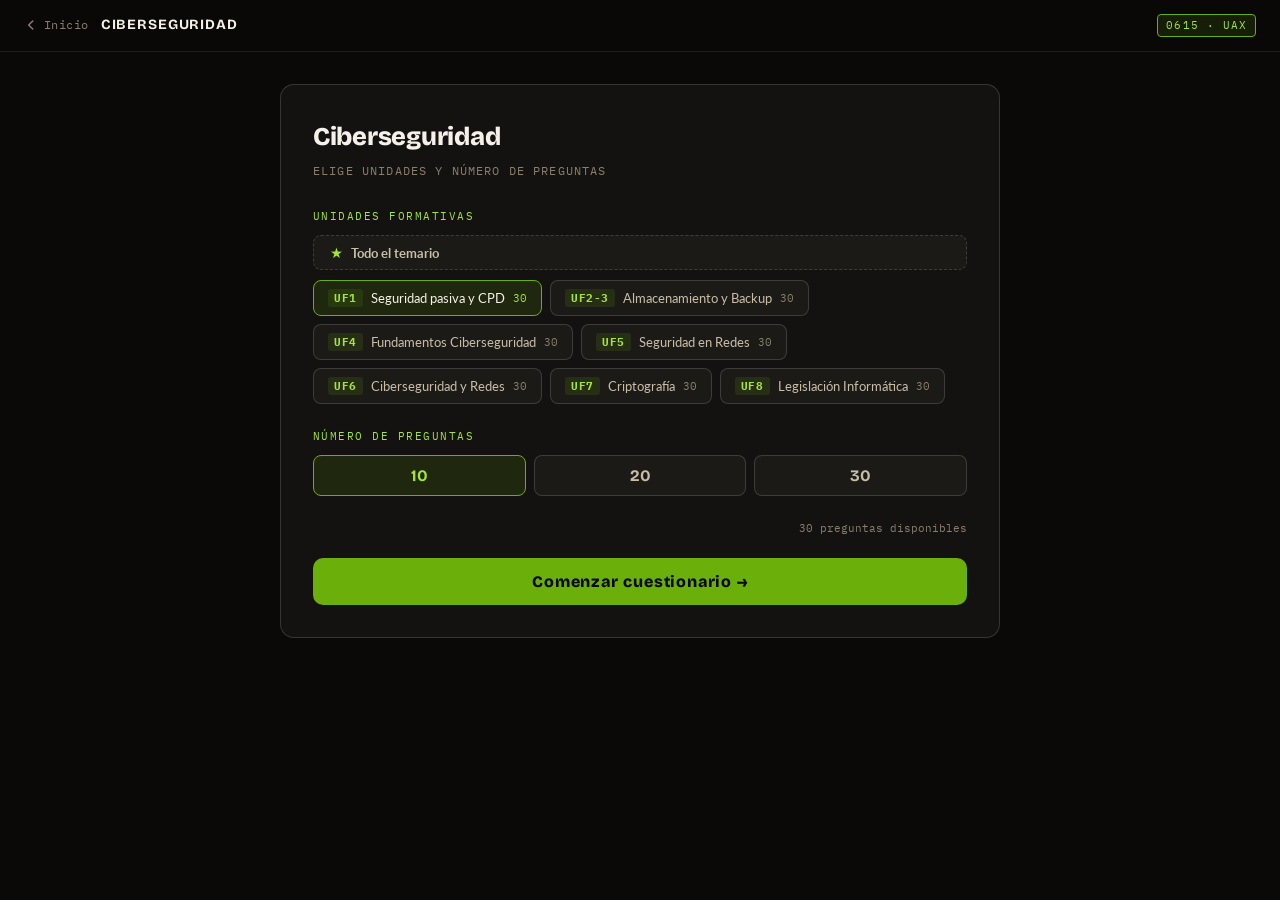
==== ciberseguridad/index.html @ e5ebdffe "Add changes" ====
<!DOCTYPE html>
<html lang="es">
<head>
  <meta charset="UTF-8"/>
  <meta name="viewport" content="width=device-width, initial-scale=1.0"/>
  <title>Ciberseguridad — Repaso · UAX</title>
  <link rel="preconnect" href="https://fonts.googleapis.com"/>
  <link rel="preconnect" href="https://fonts.gstatic.com" crossorigin/>
  <link href="https://fonts.googleapis.com/css2?family=Bricolage+Grotesque:opsz,wght@12..96,400;12..96,500;12..96,700;12..96,800&family=IBM+Plex+Mono:wght@400;500;600&family=Lato:wght@400;700&display=swap" rel="stylesheet"/>
  <link rel="stylesheet" href="../quiz_shared.css"/>
  <style>
    :root {
      --accent:            #6BAF0A;
      --accent-bright:     #A3E635;
      --accent-bg:         rgba(107,175,10,0.13);
      --accent-start-text: #0A0908;
    }
  </style>
</head>
<body>
<header class="header">
  <a href="../index.html" class="btn-back">
    <svg width="14" height="14" fill="none" viewBox="0 0 24 24" stroke="currentColor" stroke-width="2.5"><path stroke-linecap="round" stroke-linejoin="round" d="M15 19l-7-7 7-7"/></svg>
    Inicio
  </a>
  <span class="header-title">CIBERSEGURIDAD</span>
  <span class="header-tag">0615 · UAX</span>
</header>
<main class="main">
  <div id="panel-config">
    <div class="config-card">
      <h1 class="config-title">Ciberseguridad</h1>
      <p class="config-sub">ELIGE UNIDADES Y NÚMERO DE PREGUNTAS</p>
      <p class="section-label">Unidades formativas</p>
            <button class="btn-todo" id="btn-todo">
        <span class="todo-icon">★</span> Todo el temario
      </button>
      <div class="uf-grid">
        <button class="btn-uf" data-uf="UF1"><span class="tag">UF1</span>Seguridad pasiva y CPD<span class="uf-count" id="count-UF1"></span></button>
        <button class="btn-uf" data-uf="UF2-UF3"><span class="tag">UF2-3</span>Almacenamiento y Backup<span class="uf-count" id="count-UF2-UF3"></span></button>
        <button class="btn-uf" data-uf="UF4"><span class="tag">UF4</span>Fundamentos Ciberseguridad<span class="uf-count" id="count-UF4"></span></button>
        <button class="btn-uf" data-uf="UF5"><span class="tag">UF5</span>Seguridad en Redes<span class="uf-count" id="count-UF5"></span></button>
        <button class="btn-uf" data-uf="UF6"><span class="tag">UF6</span>Ciberseguridad y Redes<span class="uf-count" id="count-UF6"></span></button>
        <button class="btn-uf" data-uf="UF7"><span class="tag">UF7</span>Criptografía<span class="uf-count" id="count-UF7"></span></button>
        <button class="btn-uf" data-uf="UF8"><span class="tag">UF8</span>Legislación Informática<span class="uf-count" id="count-UF8"></span></button>
      </div>
      <p class="section-label">Número de preguntas</p>
      <div class="cantidad-grid">
        <button class="btn-cantidad" data-n="10">10</button>
        <button class="btn-cantidad" data-n="20">20</button>
        <button class="btn-cantidad" data-n="30">30</button>
      </div>
      <div style="font-family:var(--font-m);font-size:0.7rem;color:var(--muted);margin-bottom:1.25rem;text-align:right" id="pool-info"></div>
      <button class="btn-start" id="btn-start">Comenzar cuestionario →</button>
    </div>
  </div>
  <div id="panel-quiz">
    <div class="quiz-meta">
      <span class="quiz-counter" id="quiz-counter">Pregunta 1 de 10</span>
      <span class="quiz-live-score"><span class="lsc-ok" id="lsc-ok">✓ 0</span><span class="lsc-ko" id="lsc-ko">✗ 0</span></span>
    </div>
    <div class="progress-bar"><div class="progress-fill" id="progress-fill" style="width:0%"></div></div>
    <div class="q-card">
      <div class="q-card-header"><span class="q-uf-pill" id="q-uf-pill">UF1</span><span class="q-num" id="q-num">1/10</span></div>
      <div class="q-body"><p class="q-text" id="q-text"></p></div>
      <div class="options" id="options"></div>
      <div class="explanation" id="explanation"></div>
    </div>
    <div class="quiz-nav"><button class="btn-nav" id="btn-siguiente">Siguiente →</button></div>
  </div>
  <div id="panel-results">
    <div class="results-card">
      <p class="res-eyebrow">RESULTADO FINAL</p>
      <div class="res-pct" id="res-pct">0%</div>
      <div class="nota-final"><span class="nota-num" id="nota-num">0.0</span><span id="nota-label" style="font-family:var(--font-m);font-size:0.8rem;color:var(--muted)"></span></div>
      <div class="res-badge" id="res-badge">—</div>
      <div class="res-stats">
        <div class="stat"><div class="stat-n" id="res-ok" style="color:var(--accent-bright)">0</div><div class="stat-l">Correctas</div></div>
        <div class="stat"><div class="stat-n" id="res-ko" style="color:var(--ko-text)">0</div><div class="stat-l">Incorrectas</div></div>
        <div class="stat"><div class="stat-n" id="res-sinresp" style="color:var(--muted)">0</div><div class="stat-l">Sin resp.</div></div>
      </div>
      <div class="recomendaciones">
        <div class="rec-title">
          <svg width="14" height="14" fill="none" viewBox="0 0 24 24" stroke="currentColor" stroke-width="2"><path stroke-linecap="round" stroke-linejoin="round" d="M9.663 17h4.673M12 3v1m6.364 1.636l-.707.707M21 12h-1M4 12H3m3.343-5.657l-.707-.707m2.828 9.9a5 5 0 117.072 0l-.548.547A3.374 3.374 0 0014 18.469V19a2 2 0 11-4 0v-.531c0-.895-.356-1.754-.988-2.386l-.548-.547z"/></svg>
          Análisis y recomendaciones
        </div>
        <div class="rec-items" id="rec-items"></div>
      </div>
      <div class="res-actions">
        <button class="btn-res primary" id="btn-repetir">↺ Repetir mismo test</button>
        <button class="btn-res" id="btn-nuevo">⟳ Nuevo cuestionario</button>
        <button class="btn-res ghost" id="btn-volver">← Volver al inicio</button>
      </div>
    </div>
  </div>
</main>
<script src="ciberseguridad_preguntas.js"></script>
<script>
  const BANCO = PREGUNTAS;
  document.addEventListener('DOMContentLoaded', () => {
    Object.keys(BANCO).forEach(uf => {
      const el = document.getElementById('count-' + uf);
      if (el) el.textContent = BANCO[uf].length;
    });
  });
</script>
<script>window.QUIZ_KEY = "ciber";</script>
<script src="../quiz_app.js"></script>
</body>
</html>
---- quiz_shared.css ----
/* ============================================================
   QUIZ UAX — Estilos compartidos v2
   Alto contraste · Legibilidad máxima
   ============================================================ */

*, *::before, *::after { box-sizing: border-box; margin: 0; padding: 0; }

:root {
  --bg:         #0A0908;
  --surface:    #141210;
  --surface-2:  #1C1A17;
  --surface-3:  #242118;
  --border:     rgba(255,255,255,0.09);
  --border-2:   rgba(255,255,255,0.15);
  --text:       #F5F0E8;
  --text-2:     #C8BEA8;
  --muted:      #8A7F6C;
  --ok:         var(--accent);
  --ok-bg:      var(--accent-bg);
  --ok-text:    var(--accent-bright);
  --ok-border:  var(--accent);
  --ko:         #E05252;
  --ko-bg:      rgba(224,82,82,0.12);
  --ko-text:    #F08080;
  --ko-border:  #C04040;
  --font-d:     'Bricolage Grotesque', system-ui, sans-serif;
  --font-s:     'Lato', system-ui, sans-serif;
  --font-m:     'IBM Plex Mono', monospace;
  --radius:     10px;
  --radius-lg:  14px;
}

html { font-size: 16px; }
body {
  font-family: var(--font-s);
  background: var(--bg);
  color: var(--text);
  min-height: 100vh;
  -webkit-font-smoothing: antialiased;
  line-height: 1.6;
}

/* ── Header ───────────────────────────────────────────── */
.header {
  display: flex;
  align-items: center;
  gap: 12px;
  padding: 0 24px;
  height: 52px;
  border-bottom: 1px solid var(--border);
  background: rgba(10,9,8,0.92);
  backdrop-filter: blur(16px);
  position: sticky;
  top: 0;
  z-index: 100;
}
.btn-back {
  display: flex;
  align-items: center;
  gap: 6px;
  color: var(--muted);
  text-decoration: none;
  font-family: var(--font-m);
  font-size: 0.72rem;
  letter-spacing: 0.04em;
  transition: color 0.2s;
  padding: 4px 0;
}
.btn-back:hover { color: var(--accent-bright); }
.btn-back svg { transition: transform 0.2s; }
.btn-back:hover svg { transform: translateX(-3px); }
.header-title {
  font-family: var(--font-d);
  font-size: 0.88rem;
  font-weight: 700;
  letter-spacing: 0.06em;
  color: var(--text);
}
.header-tag {
  margin-left: auto;
  font-family: var(--font-m);
  font-size: 0.66rem;
  letter-spacing: 0.1em;
  color: var(--accent-bright);
  background: var(--accent-bg);
  border: 1px solid var(--accent);
  padding: 2px 8px;
  border-radius: 4px;
}

/* ── Main layout ──────────────────────────────────────── */
.main {
  max-width: 760px;
  margin: 0 auto;
  padding: 2rem 1.25rem;
}

/* ── CONFIG PANEL ─────────────────────────────────────── */
#panel-config {
  display: block;
}
.config-card {
  background: var(--surface);
  border: 1px solid var(--border-2);
  border-radius: var(--radius-lg);
  padding: 2rem;
}
.config-title {
  font-family: var(--font-d);
  font-size: 1.6rem;
  font-weight: 800;
  letter-spacing: -0.01em;
  color: var(--text);
  margin-bottom: 4px;
}
.config-sub {
  font-family: var(--font-m);
  font-size: 0.72rem;
  color: var(--muted);
  letter-spacing: 0.1em;
  text-transform: uppercase;
  margin-bottom: 1.75rem;
}
.section-label {
  font-family: var(--font-m);
  font-size: 0.66rem;
  letter-spacing: 0.14em;
  text-transform: uppercase;
  color: var(--accent-bright);
  margin-bottom: 10px;
}

/* UF buttons */
.uf-grid {
  display: flex;
  flex-wrap: wrap;
  gap: 8px;
  margin-bottom: 1.5rem;
}
.btn-uf {
  display: flex;
  align-items: center;
  gap: 8px;
  background: var(--surface-2);
  border: 1px solid var(--border-2);
  border-radius: 8px;
  padding: 8px 14px;
  color: var(--text-2);
  font-family: var(--font-s);
  font-size: 0.84rem;
  cursor: pointer;
  transition: all 0.15s;
  text-align: left;
}
.btn-uf .tag {
  font-family: var(--font-m);
  font-size: 0.66rem;
  font-weight: 700;
  color: var(--accent-bright);
  background: var(--accent-bg);
  padding: 2px 6px;
  border-radius: 3px;
  letter-spacing: 0.06em;
  flex-shrink: 0;
}
.btn-uf .uf-count {
  font-family: var(--font-m);
  font-size: 0.66rem;
  color: var(--muted);
  margin-left: auto;
}
.btn-uf:hover {
  border-color: var(--accent);
  color: var(--text);
}
.btn-uf.active {
  border-color: var(--accent);
  background: var(--accent-bg);
  color: var(--text);
}
.btn-uf.active .uf-count { color: var(--accent-bright); }

/* Cantidad */
.cantidad-grid {
  display: flex;
  gap: 8px;
  margin-bottom: 1.5rem;
}
.btn-cantidad {
  flex: 1;
  padding: 10px;
  background: var(--surface-2);
  border: 1px solid var(--border-2);
  border-radius: 8px;
  color: var(--text-2);
  font-family: var(--font-d);
  font-size: 1rem;
  font-weight: 700;
  cursor: pointer;
  transition: all 0.15s;
  text-align: center;
}
.btn-cantidad:hover { border-color: var(--accent); color: var(--text); }
.btn-cantidad.active {
  border-color: var(--accent);
  background: var(--accent-bg);
  color: var(--accent-bright);
}

.btn-start {
  width: 100%;
  padding: 14px;
  background: var(--accent);
  color: var(--accent-start-text, #0A0908);
  font-family: var(--font-d);
  font-size: 1rem;
  font-weight: 800;
  letter-spacing: 0.05em;
  border: none;
  border-radius: var(--radius);
  cursor: pointer;
  transition: opacity 0.15s, transform 0.1s;
}
.btn-start:hover { opacity: 0.88; }
.btn-start:active { transform: scale(0.99); }

/* ── QUIZ PANEL ───────────────────────────────────────── */
#panel-quiz { display: none; }

.quiz-meta {
  display: flex;
  justify-content: space-between;
  align-items: center;
  margin-bottom: 10px;
}
.quiz-counter {
  font-family: var(--font-m);
  font-size: 0.72rem;
  color: var(--muted);
  letter-spacing: 0.04em;
}
.quiz-live-score {
  display: flex;
  gap: 12px;
  font-family: var(--font-m);
  font-size: 0.72rem;
}
.lsc-ok { color: var(--accent-bright); }
.lsc-ko { color: var(--ko-text); }

.progress-bar {
  height: 3px;
  background: var(--surface-3);
  border-radius: 2px;
  margin-bottom: 20px;
  overflow: hidden;
}
.progress-fill {
  height: 100%;
  background: var(--accent);
  border-radius: 2px;
  transition: width 0.4s cubic-bezier(0.4,0,0.2,1);
}

/* Question card — HIGH CONTRAST */
.q-card {
  background: var(--surface);
  border: 1px solid var(--border-2);
  border-radius: var(--radius-lg);
  overflow: hidden;
  margin-bottom: 14px;
  animation: qIn 0.22s ease;
}
@keyframes qIn {
  from { opacity: 0; transform: translateY(8px); }
  to   { opacity: 1; transform: translateY(0); }
}

.q-card-header {
  background: var(--surface-2);
  border-bottom: 1px solid var(--border-2);
  padding: 12px 20px;
  display: flex;
  align-items: center;
  gap: 10px;
}
.q-uf-pill {
  font-family: var(--font-m);
  font-size: 0.64rem;
  font-weight: 700;
  letter-spacing: 0.1em;
  color: var(--accent-bright);
  background: var(--accent-bg);
  border: 1px solid var(--accent);
  padding: 2px 8px;
  border-radius: 4px;
}
.q-num {
  font-family: var(--font-m);
  font-size: 0.68rem;
  color: var(--muted);
}

.q-body {
  padding: 20px 20px 6px;
}
.q-text {
  font-family: var(--font-d);
  font-size: 1.08rem;
  font-weight: 600;
  line-height: 1.5;
  color: var(--text);
  margin-bottom: 18px;
}

/* Options — very high contrast */
.options {
  display: flex;
  flex-direction: column;
  gap: 8px;
  padding: 0 20px 20px;
}
.btn-opt {
  display: flex;
  align-items: flex-start;
  gap: 12px;
  background: var(--surface-3);
  border: 1.5px solid rgba(255,255,255,0.12);
  border-radius: 8px;
  padding: 12px 14px;
  color: var(--text);
  font-family: var(--font-s);
  font-size: 0.94rem;
  line-height: 1.5;
  cursor: pointer;
  text-align: left;
  transition: border-color 0.15s, background 0.15s;
  width: 100%;
}
.btn-opt:hover:not(:disabled) {
  border-color: var(--accent);
  background: var(--surface-2);
}
.btn-opt:disabled { cursor: default; }

.opt-badge {
  flex-shrink: 0;
  width: 22px;
  height: 22px;
  display: flex;
  align-items: center;
  justify-content: center;
  border: 1.5px solid rgba(255,255,255,0.2);
  border-radius: 5px;
  font-family: var(--font-m);
  font-size: 0.66rem;
  font-weight: 700;
  color: var(--muted);
  margin-top: 1px;
  transition: all 0.15s;
  background: var(--surface-2);
}

/* Correct */
.btn-opt.correct {
  border-color: var(--accent);
  background: var(--accent-bg);
  color: var(--text);
}
.btn-opt.correct .opt-badge {
  background: var(--accent);
  border-color: var(--accent);
  color: var(--accent-start-text, #0A0908);
}

/* Wrong */
.btn-opt.wrong {
  border-color: var(--ko-border);
  background: var(--ko-bg);
  color: var(--text);
}
.btn-opt.wrong .opt-badge {
  background: var(--ko);
  border-color: var(--ko);
  color: #fff;
}

/* Explanation */
.explanation {
  margin: 0 20px 20px;
  padding: 12px 14px;
  background: var(--surface-2);
  border-left: 3px solid var(--accent);
  border-radius: 0 8px 8px 0;
  font-size: 0.86rem;
  color: var(--text-2);
  line-height: 1.65;
  display: none;
}
.explanation.show { display: block; }

/* Nav */
.quiz-nav {
  display: flex;
  justify-content: flex-end;
  margin-top: 4px;
}
.btn-nav {
  display: flex;
  align-items: center;
  gap: 6px;
  background: var(--accent);
  border: none;
  border-radius: 8px;
  padding: 10px 22px;
  color: var(--accent-start-text, #0A0908);
  font-family: var(--font-d);
  font-size: 0.9rem;
  font-weight: 800;
  cursor: pointer;
  transition: opacity 0.15s;
  display: none;
}
.btn-nav:hover { opacity: 0.88; }

/* ── RESULTS PANEL ────────────────────────────────────── */
#panel-results { display: none; }

.results-card {
  background: var(--surface);
  border: 1px solid var(--border-2);
  border-radius: var(--radius-lg);
  padding: 2.5rem 2rem;
  text-align: center;
  animation: qIn 0.25s ease;
}
.res-eyebrow {
  font-family: var(--font-m);
  font-size: 0.66rem;
  letter-spacing: 0.16em;
  text-transform: uppercase;
  color: var(--muted);
  margin-bottom: 8px;
}
.res-pct {
  font-family: var(--font-d);
  font-size: 4.5rem;
  font-weight: 800;
  line-height: 1;
  margin-bottom: 6px;
}
.res-pct.high { color: var(--accent-bright); }
.res-pct.mid  { color: #F0A830; }
.res-pct.low  { color: var(--ko-text); }

.res-badge {
  display: inline-block;
  font-family: var(--font-m);
  font-size: 0.72rem;
  font-weight: 700;
  letter-spacing: 0.1em;
  padding: 4px 14px;
  border-radius: 20px;
  margin-bottom: 2rem;
}
.res-badge.high { background: var(--accent-bg); color: var(--accent-bright); border: 1px solid var(--accent); }
.res-badge.mid  { background: rgba(240,168,48,0.12); color: #F0A830; border: 1px solid #F0A830; }
.res-badge.low  { background: var(--ko-bg); color: var(--ko-text); border: 1px solid var(--ko-border); }

.res-stats {
  display: flex;
  justify-content: center;
  gap: 2.5rem;
  margin-bottom: 2rem;
  padding-bottom: 2rem;
  border-bottom: 1px solid var(--border);
}
.stat-n { font-family: var(--font-d); font-size: 2rem; font-weight: 800; }
.stat-l { font-family: var(--font-m); font-size: 0.66rem; letter-spacing: 0.08em; color: var(--muted); margin-top: 2px; }

/* Recomendaciones */
.recomendaciones {
  text-align: left;
  margin-bottom: 2rem;
  background: var(--surface-2);
  border: 1px solid var(--border-2);
  border-radius: var(--radius);
  padding: 1.25rem 1.5rem;
}
.rec-title {
  font-family: var(--font-d);
  font-size: 0.9rem;
  font-weight: 700;
  color: var(--text);
  margin-bottom: 10px;
  display: flex;
  align-items: center;
  gap: 8px;
}
.rec-items {
  display: flex;
  flex-direction: column;
  gap: 8px;
}
.rec-item {
  display: flex;
  align-items: flex-start;
  gap: 10px;
  font-size: 0.84rem;
  line-height: 1.5;
  color: var(--text-2);
}
.rec-dot {
  width: 6px;
  height: 6px;
  border-radius: 50%;
  flex-shrink: 0;
  margin-top: 6px;
}
.rec-dot.bad  { background: var(--ko); }
.rec-dot.warn { background: #F0A830; }
.rec-dot.ok   { background: var(--accent-bright); }
.rec-uf-label {
  font-family: var(--font-m);
  font-size: 0.66rem;
  color: var(--accent-bright);
  background: var(--accent-bg);
  border: 1px solid var(--accent);
  padding: 1px 6px;
  border-radius: 3px;
  margin-right: 6px;
  white-space: nowrap;
}
.nota-final {
  display: flex;
  align-items: center;
  justify-content: center;
  gap: 10px;
  margin-bottom: 1.5rem;
  font-family: var(--font-m);
  font-size: 0.78rem;
  color: var(--muted);
}
.nota-num {
  font-family: var(--font-d);
  font-size: 1.5rem;
  font-weight: 800;
  color: var(--text);
}

.res-actions {
  display: flex;
  flex-direction: column;
  gap: 10px;
  max-width: 340px;
  margin: 0 auto;
}
.btn-res {
  padding: 12px;
  border-radius: 8px;
  font-family: var(--font-d);
  font-size: 0.92rem;
  font-weight: 700;
  cursor: pointer;
  transition: all 0.15s;
  border: 1px solid var(--border-2);
  background: var(--surface-2);
  color: var(--text);
}
.btn-res:hover { border-color: var(--accent); }
.btn-res.primary {
  background: var(--accent);
  border-color: var(--accent);
  color: var(--accent-start-text, #0A0908);
}
.btn-res.primary:hover { opacity: 0.88; }
.btn-res.ghost { background: transparent; color: var(--muted); }
.btn-res.ghost:hover { color: var(--text); }

/* ── Responsive ───────────────────────────────────────── */
@media (max-width: 520px) {
  .header { padding: 0 14px; }
  .main { padding: 1.25rem 1rem; }
  .config-card, .results-card { padding: 1.25rem; }
  .q-body { padding: 16px 14px 4px; }
  .options { padding: 0 14px 14px; }
  .explanation { margin: 0 14px 14px; }
  .btn-uf { font-size: 0.78rem; }
  .cantidad-grid { gap: 6px; }
  .res-stats { gap: 1.5rem; }
}

/* ── Botón Todo el temario ────────────────────────────── */
.btn-todo {
  display: flex;
  align-items: center;
  gap: 8px;
  background: var(--surface-2);
  border: 1px dashed var(--border-2);
  border-radius: 8px;
  padding: 8px 16px;
  color: var(--text-2);
  font-family: var(--font-s);
  font-size: 0.84rem;
  font-weight: 700;
  cursor: pointer;
  transition: all 0.15s;
  margin-bottom: 10px;
  width: 100%;
}
.btn-todo .todo-icon {
  color: var(--accent-bright);
  font-size: 0.9rem;
}
.btn-todo:hover {
  border-color: var(--accent);
  color: var(--text);
  border-style: solid;
}
.btn-todo.active {
  border-color: var(--accent);
  border-style: solid;
  background: var(--accent-bg);
  color: var(--text);
}
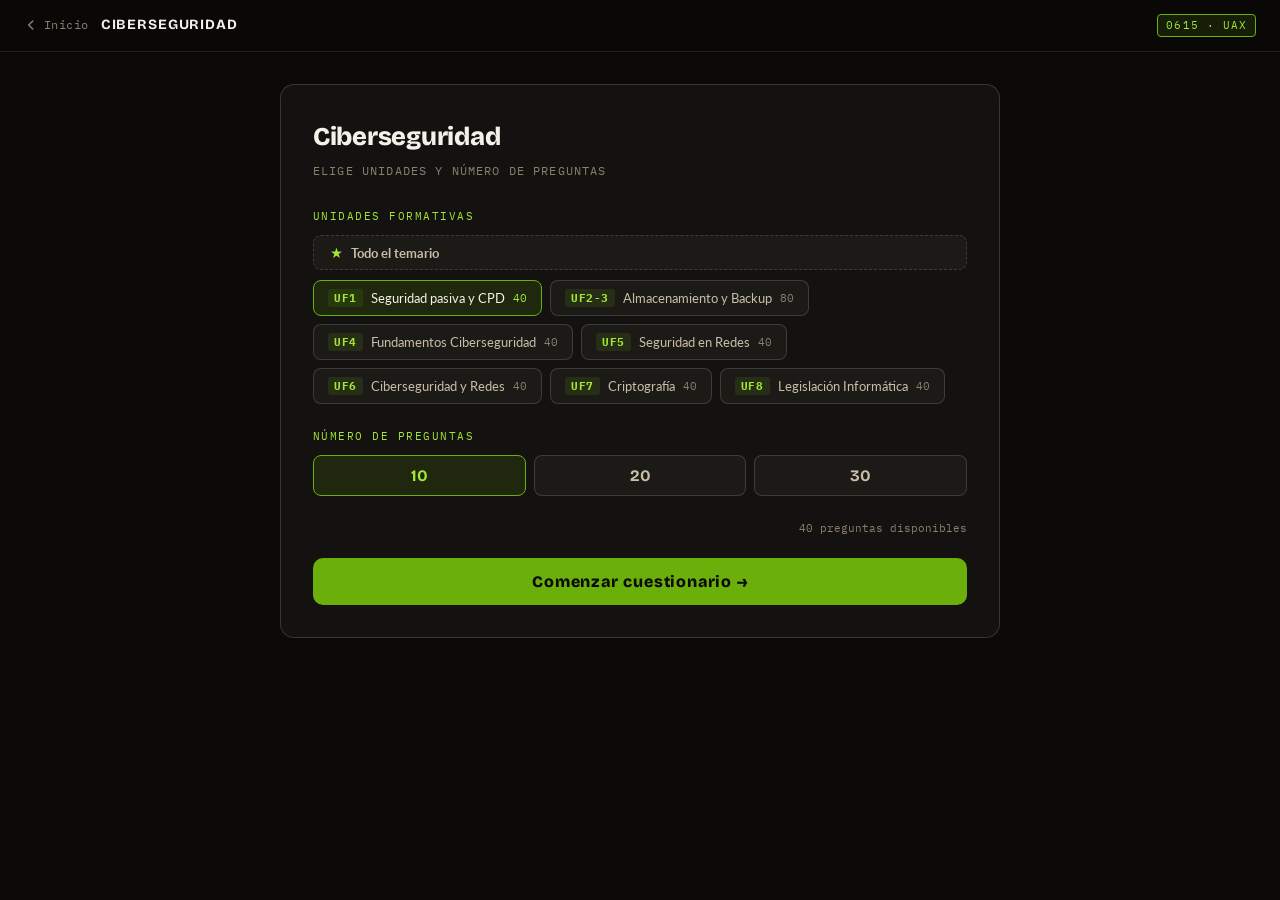
==== commit f14ee81e: "fix: add null check for code-container element" ====
--- a/ciberseguridad/index.html
+++ b/ciberseguridad/index.html
@@ -96,12 +96,14 @@
 </main>
 <script src="ciberseguridad_preguntas.js"></script>
 <script>
-  const BANCO = PREGUNTAS;
   document.addEventListener('DOMContentLoaded', () => {
     Object.keys(BANCO).forEach(uf => {
       const el = document.getElementById('count-' + uf);
       if (el) el.textContent = BANCO[uf].length;
     });
+    // UF2-UF3 es la suma de ambas
+    const uf2_3 = document.getElementById('count-UF2-UF3');
+    if (uf2_3) uf2_3.textContent = BANCO.UF2.length + BANCO.UF3.length;
   });
 </script>
 <script>window.QUIZ_KEY = "ciber";</script>
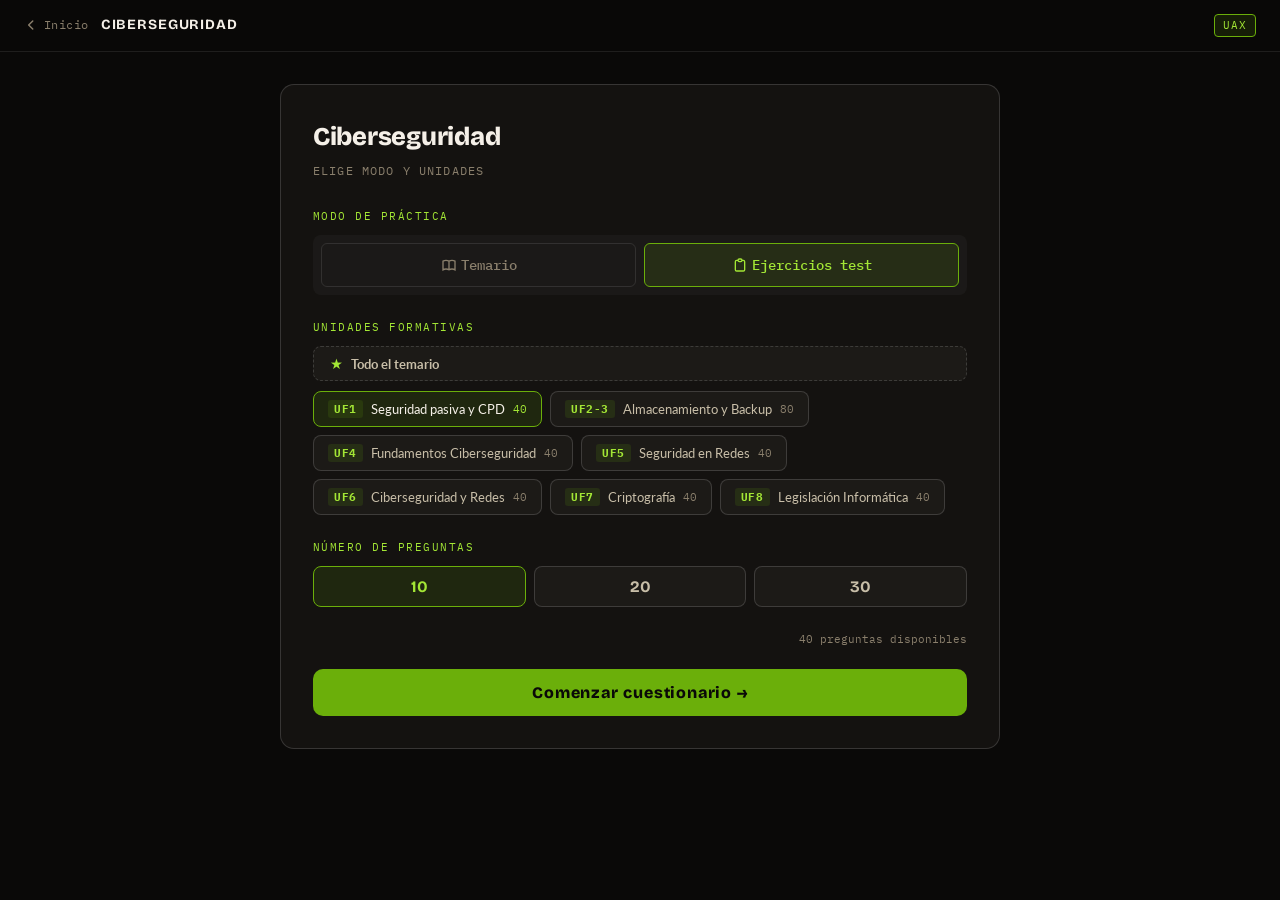
==== commit 8634c3d0: "feat(temario): add responsive PDF section with expandable syllabus" ====
--- a/ciberseguridad/index.html
+++ b/ciberseguridad/index.html
@@ -1,112 +1,448 @@
 <!DOCTYPE html>
 <html lang="es">
+
 <head>
-  <meta charset="UTF-8"/>
-  <meta name="viewport" content="width=device-width, initial-scale=1.0"/>
+  <meta charset="UTF-8" />
+  <meta name="viewport" content="width=device-width, initial-scale=1.0" />
   <title>Ciberseguridad — Repaso · UAX</title>
-  <link rel="preconnect" href="https://fonts.googleapis.com"/>
-  <link rel="preconnect" href="https://fonts.gstatic.com" crossorigin/>
-  <link href="https://fonts.googleapis.com/css2?family=Bricolage+Grotesque:opsz,wght@12..96,400;12..96,500;12..96,700;12..96,800&family=IBM+Plex+Mono:wght@400;500;600&family=Lato:wght@400;700&display=swap" rel="stylesheet"/>
-  <link rel="stylesheet" href="../quiz_shared.css"/>
+  <link rel="preconnect" href="https://fonts.googleapis.com" />
+  <link rel="preconnect" href="https://fonts.gstatic.com" crossorigin />
+  <link
+    href="https://fonts.googleapis.com/css2?family=Bricolage+Grotesque:opsz,wght@12..96,400;12..96,500;12..96,700;12..96,800&family=IBM+Plex+Mono:wght@400;500;600&family=Lato:wght@400;700&display=swap"
+    rel="stylesheet" />
+  <link rel="stylesheet" href="../quiz_shared.css" />
   <style>
     :root {
-      --accent:            #6BAF0A;
-      --accent-bright:     #A3E635;
-      --accent-bg:         rgba(107,175,10,0.13);
+      --accent: #6BAF0A;
+      --accent-bright: #A3E635;
+      --accent-bg: rgba(107, 175, 10, 0.13);
       --accent-start-text: #0A0908;
+    }
+
+    /* Selector de modos */
+    .mode-selector {
+      display: flex;
+      gap: 0.5rem;
+      margin-bottom: 1.5rem;
+      padding: 0.5rem;
+      background: rgba(255, 255, 255, 0.03);
+      border-radius: 0.5rem;
+    }
+
+    .btn-mode {
+      flex: 1;
+      padding: 0.75rem;
+      background: transparent;
+      border: 1px solid rgba(255, 255, 255, 0.1);
+      border-radius: 0.375rem;
+      color: var(--muted);
+      font-family: var(--font-m);
+      font-size: 0.875rem;
+      font-weight: 500;
+      cursor: pointer;
+      transition: all 0.2s;
+      display: flex;
+      align-items: center;
+      justify-content: center;
+      gap: 0.25rem;
+    }
+
+    .btn-mode:hover {
+      background: rgba(255, 255, 255, 0.05);
+      color: var(--text);
+    }
+
+    .btn-mode.active {
+      background: var(--accent-bg);
+      border-color: var(--accent);
+      color: var(--accent-bright);
+    }
+
+    /* Estilos para el modo Temario */
+    #temario-section {
+      display: none;
+    }
+
+    #temario-section.visible {
+      display: block;
+    }
+
+    .temario-grid {
+      display: grid;
+      gap: 0.75rem;
+      margin-top: 1rem;
+    }
+
+    .temario-item {
+      display: flex;
+      align-items: center;
+      gap: 1rem;
+      padding: 1rem;
+      background: rgba(255, 255, 255, 0.03);
+      border: 1px solid rgba(255, 255, 255, 0.1);
+      border-radius: 0.5rem;
+      text-decoration: none;
+      color: var(--text);
+      transition: all 0.2s;
+      cursor: pointer;
+    }
+
+    .temario-item:hover {
+      background: rgba(255, 255, 255, 0.05);
+      border-color: var(--accent);
+      transform: translateX(4px);
+    }
+
+    .temario-icon {
+      flex-shrink: 0;
+      width: 48px;
+      height: 48px;
+      background: var(--accent-bg);
+      border-radius: 0.5rem;
+      display: flex;
+      align-items: center;
+      justify-content: center;
+      color: var(--accent-bright);
+      font-family: var(--font-m);
+      font-size: 0.75rem;
+      font-weight: 700;
+    }
+
+    .temario-content {
+      flex: 1;
+    }
+
+    .temario-uf {
+      font-family: var(--font-m);
+      font-size: 0.7rem;
+      color: var(--accent-bright);
+      text-transform: uppercase;
+      letter-spacing: 0.05em;
+      margin-bottom: 0.25rem;
+    }
+
+    .temario-title {
+      font-family: var(--font-m);
+      font-size: 0.95rem;
+      font-weight: 600;
+      color: var(--text);
+      margin-bottom: 0.25rem;
+    }
+
+    .temario-pages {
+      font-family: var(--font-m);
+      font-size: 0.7rem;
+      color: var(--muted);
+    }
+
+    .temario-arrow {
+      flex-shrink: 0;
+      color: var(--muted);
+      transition: all 0.2s;
+    }
+
+    .temario-item:hover .temario-arrow {
+      color: var(--accent-bright);
+      transform: translateX(4px);
+    }
+
+    .temario-header {
+      display: flex;
+      align-items: center;
+      justify-content: space-between;
+      margin-bottom: 1rem;
+      padding-bottom: 0.75rem;
+      border-bottom: 1px solid rgba(255, 255, 255, 0.1);
+    }
+
+    .temario-header-title {
+      font-family: var(--font-m);
+      font-size: 0.7rem;
+      color: var(--muted);
+      text-transform: uppercase;
+      letter-spacing: 0.05em;
+    }
+
+    .temario-count {
+      font-family: var(--font-m);
+      font-size: 0.7rem;
+      color: var(--accent-bright);
+      background: var(--accent-bg);
+      border: 1px solid var(--accent);
+      padding: 2px 8px;
+      border-radius: 4px;
+    }
+
+    /* Sección expandible de apuntes */
+    .temario-expandable {
+      cursor: pointer;
+      user-select: none;
+    }
+
+    .temario-expandable.expanded .temario-arrow svg {
+      transform: rotate(180deg);
+    }
+
+    .temario-expanded {
+      display: none;
+      padding-left: 1rem;
+      margin-top: -0.75rem;
+      margin-bottom: 0.75rem;
+    }
+
+    .temario-item-small {
+      display: flex;
+      align-items: center;
+      gap: 0.75rem;
+      padding: 0.75rem;
+      background: rgba(255, 255, 255, 0.02);
+      border: 1px solid rgba(255, 255, 255, 0.08);
+      border-radius: 0.375rem;
+      text-decoration: none;
+      color: var(--text);
+      transition: all 0.2s;
+      margin-top: 0.5rem;
+    }
+
+    .temario-item-small:hover {
+      background: rgba(255, 255, 255, 0.04);
+      border-color: var(--accent);
+      transform: translateX(4px);
+    }
+
+    .temario-icon-small {
+      flex-shrink: 0;
+      width: 36px;
+      height: 36px;
+      background: rgba(163, 230, 53, 0.1);
+      border-radius: 0.375rem;
+      display: flex;
+      align-items: center;
+      justify-content: center;
+      font-size: 0.9rem;
+      color: #A3E635;
+    }
+
+    .temario-icon-profesor {
+      background: rgba(163, 230, 53, 0.15) !important;
+    }
+
+    .temario-content-small {
+      flex: 1;
+    }
+
+    .temario-title-small {
+      font-family: var(--font-m);
+      font-size: 0.875rem;
+      font-weight: 500;
+      color: var(--text);
+      margin-bottom: 0.125rem;
+    }
+
+    .temario-pages-small {
+      font-family: var(--font-m);
+      font-size: 0.68rem;
+      color: var(--muted);
+    }
+
+    .temario-arrow-small {
+      flex-shrink: 0;
+      color: var(--muted);
+      transition: all 0.2s;
+    }
+
+    .temario-item-small:hover .temario-arrow-small {
+      color: var(--accent-bright);
+      transform: translateX(4px);
     }
   </style>
 </head>
+
 <body>
-<header class="header">
-  <a href="../index.html" class="btn-back">
-    <svg width="14" height="14" fill="none" viewBox="0 0 24 24" stroke="currentColor" stroke-width="2.5"><path stroke-linecap="round" stroke-linejoin="round" d="M15 19l-7-7 7-7"/></svg>
-    Inicio
-  </a>
-  <span class="header-title">CIBERSEGURIDAD</span>
-  <span class="header-tag">0615 · UAX</span>
-</header>
-<main class="main">
-  <div id="panel-config">
-    <div class="config-card">
-      <h1 class="config-title">Ciberseguridad</h1>
-      <p class="config-sub">ELIGE UNIDADES Y NÚMERO DE PREGUNTAS</p>
-      <p class="section-label">Unidades formativas</p>
-            <button class="btn-todo" id="btn-todo">
-        <span class="todo-icon">★</span> Todo el temario
-      </button>
-      <div class="uf-grid">
-        <button class="btn-uf" data-uf="UF1"><span class="tag">UF1</span>Seguridad pasiva y CPD<span class="uf-count" id="count-UF1"></span></button>
-        <button class="btn-uf" data-uf="UF2-UF3"><span class="tag">UF2-3</span>Almacenamiento y Backup<span class="uf-count" id="count-UF2-UF3"></span></button>
-        <button class="btn-uf" data-uf="UF4"><span class="tag">UF4</span>Fundamentos Ciberseguridad<span class="uf-count" id="count-UF4"></span></button>
-        <button class="btn-uf" data-uf="UF5"><span class="tag">UF5</span>Seguridad en Redes<span class="uf-count" id="count-UF5"></span></button>
-        <button class="btn-uf" data-uf="UF6"><span class="tag">UF6</span>Ciberseguridad y Redes<span class="uf-count" id="count-UF6"></span></button>
-        <button class="btn-uf" data-uf="UF7"><span class="tag">UF7</span>Criptografía<span class="uf-count" id="count-UF7"></span></button>
-        <button class="btn-uf" data-uf="UF8"><span class="tag">UF8</span>Legislación Informática<span class="uf-count" id="count-UF8"></span></button>
-      </div>
-      <p class="section-label">Número de preguntas</p>
-      <div class="cantidad-grid">
-        <button class="btn-cantidad" data-n="10">10</button>
-        <button class="btn-cantidad" data-n="20">20</button>
-        <button class="btn-cantidad" data-n="30">30</button>
-      </div>
-      <div style="font-family:var(--font-m);font-size:0.7rem;color:var(--muted);margin-bottom:1.25rem;text-align:right" id="pool-info"></div>
-      <button class="btn-start" id="btn-start">Comenzar cuestionario →</button>
-    </div>
-  </div>
-  <div id="panel-quiz">
-    <div class="quiz-meta">
-      <span class="quiz-counter" id="quiz-counter">Pregunta 1 de 10</span>
-      <span class="quiz-live-score"><span class="lsc-ok" id="lsc-ok">✓ 0</span><span class="lsc-ko" id="lsc-ko">✗ 0</span></span>
-    </div>
-    <div class="progress-bar"><div class="progress-fill" id="progress-fill" style="width:0%"></div></div>
-    <div class="q-card">
-      <div class="q-card-header"><span class="q-uf-pill" id="q-uf-pill">UF1</span><span class="q-num" id="q-num">1/10</span></div>
-      <div class="q-body"><p class="q-text" id="q-text"></p></div>
-      <div class="options" id="options"></div>
-      <div class="explanation" id="explanation"></div>
-    </div>
-    <div class="quiz-nav"><button class="btn-nav" id="btn-siguiente">Siguiente →</button></div>
-  </div>
-  <div id="panel-results">
-    <div class="results-card">
-      <p class="res-eyebrow">RESULTADO FINAL</p>
-      <div class="res-pct" id="res-pct">0%</div>
-      <div class="nota-final"><span class="nota-num" id="nota-num">0.0</span><span id="nota-label" style="font-family:var(--font-m);font-size:0.8rem;color:var(--muted)"></span></div>
-      <div class="res-badge" id="res-badge">—</div>
-      <div class="res-stats">
-        <div class="stat"><div class="stat-n" id="res-ok" style="color:var(--accent-bright)">0</div><div class="stat-l">Correctas</div></div>
-        <div class="stat"><div class="stat-n" id="res-ko" style="color:var(--ko-text)">0</div><div class="stat-l">Incorrectas</div></div>
-        <div class="stat"><div class="stat-n" id="res-sinresp" style="color:var(--muted)">0</div><div class="stat-l">Sin resp.</div></div>
-      </div>
-      <div class="recomendaciones">
-        <div class="rec-title">
-          <svg width="14" height="14" fill="none" viewBox="0 0 24 24" stroke="currentColor" stroke-width="2"><path stroke-linecap="round" stroke-linejoin="round" d="M9.663 17h4.673M12 3v1m6.364 1.636l-.707.707M21 12h-1M4 12H3m3.343-5.657l-.707-.707m2.828 9.9a5 5 0 117.072 0l-.548.547A3.374 3.374 0 0014 18.469V19a2 2 0 11-4 0v-.531c0-.895-.356-1.754-.988-2.386l-.548-.547z"/></svg>
-          Análisis y recomendaciones
-        </div>
-        <div class="rec-items" id="rec-items"></div>
-      </div>
-      <div class="res-actions">
-        <button class="btn-res primary" id="btn-repetir">↺ Repetir mismo test</button>
-        <button class="btn-res" id="btn-nuevo">⟳ Nuevo cuestionario</button>
-        <button class="btn-res ghost" id="btn-volver">← Volver al inicio</button>
+  <header class="header">
+    <a href="../index.html" class="btn-back">
+      <svg width="14" height="14" fill="none" viewBox="0 0 24 24" stroke="currentColor" stroke-width="2.5">
+        <path stroke-linecap="round" stroke-linejoin="round" d="M15 19l-7-7 7-7" />
+      </svg>
+      Inicio
+    </a>
+    <span class="header-title">CIBERSEGURIDAD</span>
+    <span class="header-tag">UAX</span>
+  </header>
+  <main class="main">
+    <div id="panel-config">
+      <div class="config-card">
+        <h1 class="config-title">Ciberseguridad</h1>
+        <p class="config-sub">ELIGE MODO Y UNIDADES</p>
+
+        <!-- SELECTOR DE MODO (Temario vs Test) -->
+        <p class="section-label">Modo de práctica</p>
+        <div class="mode-selector">
+          <button class="btn-mode" data-mode="temario">
+            <svg width="16" height="16" fill="none" viewBox="0 0 24 24" stroke="currentColor" stroke-width="2">
+              <path
+                d="M12 6.253v13m0-13C10.832 5.477 9.246 5 7.5 5S4.168 5.477 3 6.253v13C4.168 18.477 5.754 18 7.5 18s3.332.477 4.5 1.253m0-13C13.168 5.477 14.754 5 16.5 5c1.747 0 3.332.477 4.5 1.253v13C19.832 18.477 18.247 18 16.5 18c-1.746 0-3.332.477-4.5 1.253" />
+            </svg>
+            Temario
+          </button>
+          <button class="btn-mode active" data-mode="test">
+            <svg width="16" height="16" fill="none" viewBox="0 0 24 24" stroke="currentColor" stroke-width="2">
+              <path
+                d="M9 5H7a2 2 0 00-2 2v12a2 2 0 002 2h10a2 2 0 002-2V7a2 2 0 00-2-2h-2M9 5a2 2 0 002 2h2a2 2 0 002-2M9 5a2 2 0 012-2h2a2 2 0 012 2" />
+            </svg>
+            Ejercicios test
+          </button>
+        </div>
+
+        <!-- SECCIÓN DE TEMARIO (solo visible en modo temario) -->
+        <div id="temario-section">
+          <div class="temario-header">
+            <span class="temario-header-title">Unidades formativas</span>
+            <span class="temario-count">8 documentos</span>
+          </div>
+          <div class="temario-grid" id="temario-grid">
+            <!-- Los PDFs se insertarán aquí dinámicamente -->
+          </div>
+        </div>
+
+        <!-- SELECTOR DE UFs (solo visible en modo test) -->
+        <div id="uf-section">
+          <p class="section-label">Unidades formativas</p>
+          <button class="btn-todo" id="btn-todo">
+            <span class="todo-icon">★</span> Todo el temario
+          </button>
+          <div class="uf-grid">
+            <button class="btn-uf" data-uf="UF1"><span class="tag">UF1</span>Seguridad pasiva y CPD<span
+                class="uf-count" id="count-UF1"></span></button>
+            <button class="btn-uf" data-uf="UF2-UF3"><span class="tag">UF2-3</span>Almacenamiento y Backup<span
+                class="uf-count" id="count-UF2-UF3"></span></button>
+            <button class="btn-uf" data-uf="UF4"><span class="tag">UF4</span>Fundamentos Ciberseguridad<span
+                class="uf-count" id="count-UF4"></span></button>
+            <button class="btn-uf" data-uf="UF5"><span class="tag">UF5</span>Seguridad en Redes<span class="uf-count"
+                id="count-UF5"></span></button>
+            <button class="btn-uf" data-uf="UF6"><span class="tag">UF6</span>Ciberseguridad y Redes<span
+                class="uf-count" id="count-UF6"></span></button>
+            <button class="btn-uf" data-uf="UF7"><span class="tag">UF7</span>Criptografía<span class="uf-count"
+                id="count-UF7"></span></button>
+            <button class="btn-uf" data-uf="UF8"><span class="tag">UF8</span>Legislación Informática<span
+                class="uf-count" id="count-UF8"></span></button>
+          </div>
+        </div>
+
+        <div id="quiz-controls">
+          <p class="section-label">Número de preguntas</p>
+          <div class="cantidad-grid">
+            <button class="btn-cantidad" data-n="10">10</button>
+            <button class="btn-cantidad" data-n="20">20</button>
+            <button class="btn-cantidad" data-n="30">30</button>
+          </div>
+          <div
+            style="font-family:var(--font-m);font-size:0.7rem;color:var(--muted);margin-bottom:1.25rem;text-align:right"
+            id="pool-info"></div>
+          <button class="btn-start" id="btn-start">Comenzar cuestionario →</button>
+        </div>
       </div>
     </div>
-  </div>
-</main>
-<script src="ciberseguridad_preguntas.js"></script>
-<script>
-  document.addEventListener('DOMContentLoaded', () => {
-    Object.keys(BANCO).forEach(uf => {
-      const el = document.getElementById('count-' + uf);
-      if (el) el.textContent = BANCO[uf].length;
+    <div id="panel-quiz">
+      <div class="quiz-meta">
+        <span class="quiz-counter" id="quiz-counter">Pregunta 1 de 10</span>
+        <span class="quiz-live-score"><span class="lsc-ok" id="lsc-ok">✓ 0</span><span class="lsc-ko" id="lsc-ko">✗
+            0</span></span>
+      </div>
+      <div class="progress-bar">
+        <div class="progress-fill" id="progress-fill" style="width:0%"></div>
+      </div>
+      <div class="q-card">
+        <div class="q-card-header"><span class="q-uf-pill" id="q-uf-pill">UF1</span><span class="q-num"
+            id="q-num">1/10</span></div>
+        <div class="q-body">
+          <p class="q-text" id="q-text"></p>
+        </div>
+        <div class="options" id="options"></div>
+        <div class="explanation" id="explanation"></div>
+      </div>
+      <div class="quiz-nav"><button class="btn-nav" id="btn-siguiente">Siguiente →</button></div>
+    </div>
+    <div id="panel-results">
+      <div class="results-card">
+        <p class="res-eyebrow">RESULTADO FINAL</p>
+        <div class="res-pct" id="res-pct">0%</div>
+        <div class="nota-final"><span class="nota-num" id="nota-num">0.0</span><span id="nota-label"
+            style="font-family:var(--font-m);font-size:0.8rem;color:var(--muted)"></span></div>
+        <div class="res-badge" id="res-badge">—</div>
+        <div class="res-stats">
+          <div class="stat">
+            <div class="stat-n" id="res-ok" style="color:var(--accent-bright)">0</div>
+            <div class="stat-l">Correctas</div>
+          </div>
+          <div class="stat">
+            <div class="stat-n" id="res-ko" style="color:var(--ko-text)">0</div>
+            <div class="stat-l">Incorrectas</div>
+          </div>
+          <div class="stat">
+            <div class="stat-n" id="res-sinresp" style="color:var(--muted)">0</div>
+            <div class="stat-l">Sin resp.</div>
+          </div>
+        </div>
+        <div class="recomendaciones">
+          <div class="rec-title">
+            <svg width="14" height="14" fill="none" viewBox="0 0 24 24" stroke="currentColor" stroke-width="2">
+              <path stroke-linecap="round" stroke-linejoin="round"
+                d="M9.663 17h4.673M12 3v1m6.364 1.636l-.707.707M21 12h-1M4 12H3m3.343-5.657l-.707-.707m2.828 9.9a5 5 0 117.072 0l-.548.547A3.374 3.374 0 0014 18.469V19a2 2 0 11-4 0v-.531c0-.895-.356-1.754-.988-2.386l-.548-.547z" />
+            </svg>
+            Análisis y recomendaciones
+          </div>
+          <div class="rec-items" id="rec-items"></div>
+        </div>
+        <div class="res-actions">
+          <button class="btn-res primary" id="btn-repetir">↺ Repetir mismo test</button>
+          <button class="btn-res" id="btn-nuevo">⟳ Nuevo cuestionario</button>
+          <button class="btn-res ghost" id="btn-volver">← Volver al inicio</button>
+        </div>
+      </div>
+    </div>
+  </main>
+  <script src="ciberseguridad_preguntas.js"></script>
+  <script src="ciberseguridad_temario.js"></script>
+  <script>
+    document.addEventListener('DOMContentLoaded', () => {
+      // Contar preguntas de test por UF
+      Object.keys(BANCO).forEach(uf => {
+        const el = document.getElementById('count-' + uf);
+        if (el) el.textContent = BANCO[uf].length;
+      });
+      // UF2-UF3 es la suma de ambas
+      const uf2_3 = document.getElementById('count-UF2-UF3');
+      if (uf2_3) uf2_3.textContent = BANCO.UF2.length + BANCO.UF3.length;
+
+      // Gestión de selección de modo (test vs temario)
+      const btnsModo = document.querySelectorAll('.btn-mode');
+      const ufSection = document.getElementById('uf-section');
+      const temarioSection = document.getElementById('temario-section');
+      const quizControls = document.getElementById('quiz-controls');
+
+      btnsModo.forEach(btn => {
+        btn.addEventListener('click', () => {
+          btnsModo.forEach(b => b.classList.remove('active'));
+          btn.classList.add('active');
+          const modo = btn.dataset.mode;
+
+          // Mostrar/ocultar secciones según el modo
+          if (modo === 'temario') {
+            ufSection.style.display = 'none';
+            temarioSection.classList.add('visible');
+            quizControls.style.display = 'none';
+          } else {
+            ufSection.style.display = 'block';
+            temarioSection.classList.remove('visible');
+            quizControls.style.display = 'block';
+          }
+        });
+      });
     });
-    // UF2-UF3 es la suma de ambas
-    const uf2_3 = document.getElementById('count-UF2-UF3');
-    if (uf2_3) uf2_3.textContent = BANCO.UF2.length + BANCO.UF3.length;
-  });
-</script>
-<script>window.QUIZ_KEY = "ciber";</script>
-<script src="../quiz_app.js"></script>
+  </script>
+  <script>window.QUIZ_KEY = "ciber";</script>
+  <script src="../quiz_app.js"></script>
 </body>
-</html>
+
+</html>
--- a/quiz_shared.css
+++ b/quiz_shared.css
@@ -578,16 +578,166 @@
 .btn-res.ghost:hover { color: var(--text); }
 
 /* ── Responsive ───────────────────────────────────────── */
-@media (max-width: 520px) {
-  .header { padding: 0 14px; }
+@media (max-width: 680px) {
+  .header { 
+    padding: 0 14px; 
+    flex-wrap: wrap;
+    height: auto;
+    padding: 8px 14px;
+  }
+  .header-title { 
+    font-size: 0.82rem; 
+    order: 1;
+  }
+  .btn-back { 
+    font-size: 0.68rem;
+    order: 0;
+  }
+  .header-tag { 
+    font-size: 0.62rem;
+    padding: 2px 6px;
+    order: 2;
+  }
+  
   .main { padding: 1.25rem 1rem; }
   .config-card, .results-card { padding: 1.25rem; }
+  
+  .config-title { 
+    font-size: 1.3rem; 
+  }
+  .config-sub { 
+    font-size: 0.68rem;
+    margin-bottom: 1.25rem;
+  }
+  
+  .section-label { 
+    font-size: 0.64rem;
+    margin-bottom: 8px;
+  }
+  
+  /* Selectores de modo en mobile - stacked */
+  .mode-selector {
+    flex-direction: column;
+    gap: 6px;
+    padding: 0.4rem;
+  }
+  
+  .btn-mode {
+    padding: 0.65rem;
+    font-size: 0.82rem;
+  }
+  
+  /* Categorías de código en mobile - grid 2x2 */
+  .category-selector {
+    display: grid !important;
+    grid-template-columns: 1fr 1fr;
+    gap: 6px;
+  }
+  .category-selector.visible {
+    display: grid !important;
+  }
+  
+  .btn-category {
+    padding: 0.65rem 0.4rem;
+    font-size: 0.8rem;
+  }
+  
+  /* UF Grid responsive - 2 columnas */
+  .uf-grid { 
+    gap: 6px;
+    display: grid;
+    grid-template-columns: 1fr 1fr;
+  }
+  .btn-uf { 
+    font-size: 0.78rem;
+    padding: 8px 10px;
+    flex-direction: column;
+    align-items: flex-start;
+    gap: 4px;
+  }
+  .btn-uf .tag {
+    font-size: 0.62rem;
+  }
+  .btn-uf .uf-count {
+    margin-left: 0;
+    align-self: flex-end;
+  }
+  
+  .btn-todo {
+    font-size: 0.8rem;
+    padding: 8px 12px;
+  }
+  
+  .cantidad-grid { 
+    gap: 6px; 
+  }
+  .btn-cantidad {
+    font-size: 0.92rem;
+  }
+  
+  .btn-start {
+    font-size: 0.92rem;
+    padding: 12px;
+  }
+  
+  /* Quiz panel mobile */
   .q-body { padding: 16px 14px 4px; }
+  .q-text {
+    font-size: 1rem;
+  }
   .options { padding: 0 14px 14px; }
-  .explanation { margin: 0 14px 14px; }
-  .btn-uf { font-size: 0.78rem; }
-  .cantidad-grid { gap: 6px; }
-  .res-stats { gap: 1.5rem; }
+  .btn-opt {
+    font-size: 0.88rem;
+    padding: 10px 12px;
+  }
+  .explanation { 
+    margin: 0 14px 14px;
+    font-size: 0.84rem;
+  }
+  
+  /* Results mobile */
+  .res-pct {
+    font-size: 3.5rem;
+  }
+  .res-stats { 
+    gap: 1.5rem; 
+    flex-wrap: wrap;
+  }
+  .stat-n {
+    font-size: 1.6rem;
+  }
+  .recomendaciones {
+    padding: 1rem 1.25rem;
+  }
+  .rec-item {
+    font-size: 0.82rem;
+  }
+  
+  /* Temario mobile */
+  .temario-item {
+    padding: 0.75rem;
+    gap: 0.75rem;
+  }
+  .temario-icon {
+    width: 40px;
+    height: 40px;
+    font-size: 0.7rem;
+  }
+  .temario-uf {
+    font-size: 0.66rem;
+  }
+  .temario-title {
+    font-size: 0.88rem;
+  }
+  .temario-pages {
+    font-size: 0.66rem;
+  }
+  .temario-header-title {
+    font-size: 0.66rem;
+  }
+  .temario-count {
+    font-size: 0.66rem;
+  }
 }
 
 /* ── Botón Todo el temario ────────────────────────────── */
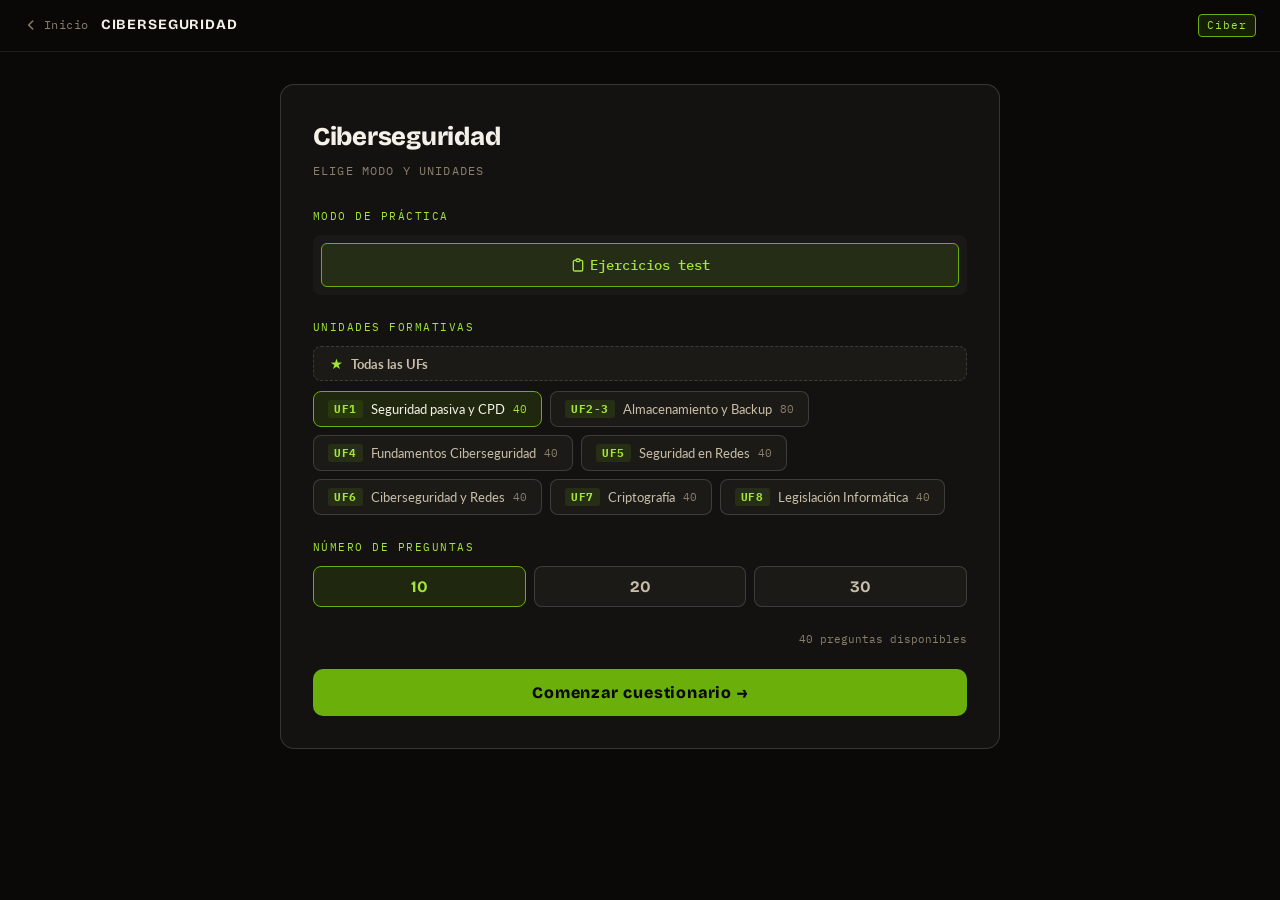
==== commit c466447c: "fix:update quiz" ====
--- a/ciberseguridad/index.html
+++ b/ciberseguridad/index.html
@@ -4,7 +4,7 @@
 <head>
   <meta charset="UTF-8" />
   <meta name="viewport" content="width=device-width, initial-scale=1.0" />
-  <title>Ciberseguridad — Repaso · UAX</title>
+  <title>Ciberseguridad — Repaso</title>
   <link rel="preconnect" href="https://fonts.googleapis.com" />
   <link rel="preconnect" href="https://fonts.gstatic.com" crossorigin />
   <link
@@ -58,203 +58,6 @@
       color: var(--accent-bright);
     }
 
-    /* Estilos para el modo Temario */
-    #temario-section {
-      display: none;
-    }
-
-    #temario-section.visible {
-      display: block;
-    }
-
-    .temario-grid {
-      display: grid;
-      gap: 0.75rem;
-      margin-top: 1rem;
-    }
-
-    .temario-item {
-      display: flex;
-      align-items: center;
-      gap: 1rem;
-      padding: 1rem;
-      background: rgba(255, 255, 255, 0.03);
-      border: 1px solid rgba(255, 255, 255, 0.1);
-      border-radius: 0.5rem;
-      text-decoration: none;
-      color: var(--text);
-      transition: all 0.2s;
-      cursor: pointer;
-    }
-
-    .temario-item:hover {
-      background: rgba(255, 255, 255, 0.05);
-      border-color: var(--accent);
-      transform: translateX(4px);
-    }
-
-    .temario-icon {
-      flex-shrink: 0;
-      width: 48px;
-      height: 48px;
-      background: var(--accent-bg);
-      border-radius: 0.5rem;
-      display: flex;
-      align-items: center;
-      justify-content: center;
-      color: var(--accent-bright);
-      font-family: var(--font-m);
-      font-size: 0.75rem;
-      font-weight: 700;
-    }
-
-    .temario-content {
-      flex: 1;
-    }
-
-    .temario-uf {
-      font-family: var(--font-m);
-      font-size: 0.7rem;
-      color: var(--accent-bright);
-      text-transform: uppercase;
-      letter-spacing: 0.05em;
-      margin-bottom: 0.25rem;
-    }
-
-    .temario-title {
-      font-family: var(--font-m);
-      font-size: 0.95rem;
-      font-weight: 600;
-      color: var(--text);
-      margin-bottom: 0.25rem;
-    }
-
-    .temario-pages {
-      font-family: var(--font-m);
-      font-size: 0.7rem;
-      color: var(--muted);
-    }
-
-    .temario-arrow {
-      flex-shrink: 0;
-      color: var(--muted);
-      transition: all 0.2s;
-    }
-
-    .temario-item:hover .temario-arrow {
-      color: var(--accent-bright);
-      transform: translateX(4px);
-    }
-
-    .temario-header {
-      display: flex;
-      align-items: center;
-      justify-content: space-between;
-      margin-bottom: 1rem;
-      padding-bottom: 0.75rem;
-      border-bottom: 1px solid rgba(255, 255, 255, 0.1);
-    }
-
-    .temario-header-title {
-      font-family: var(--font-m);
-      font-size: 0.7rem;
-      color: var(--muted);
-      text-transform: uppercase;
-      letter-spacing: 0.05em;
-    }
-
-    .temario-count {
-      font-family: var(--font-m);
-      font-size: 0.7rem;
-      color: var(--accent-bright);
-      background: var(--accent-bg);
-      border: 1px solid var(--accent);
-      padding: 2px 8px;
-      border-radius: 4px;
-    }
-
-    /* Sección expandible de apuntes */
-    .temario-expandable {
-      cursor: pointer;
-      user-select: none;
-    }
-
-    .temario-expandable.expanded .temario-arrow svg {
-      transform: rotate(180deg);
-    }
-
-    .temario-expanded {
-      display: none;
-      padding-left: 1rem;
-      margin-top: -0.75rem;
-      margin-bottom: 0.75rem;
-    }
-
-    .temario-item-small {
-      display: flex;
-      align-items: center;
-      gap: 0.75rem;
-      padding: 0.75rem;
-      background: rgba(255, 255, 255, 0.02);
-      border: 1px solid rgba(255, 255, 255, 0.08);
-      border-radius: 0.375rem;
-      text-decoration: none;
-      color: var(--text);
-      transition: all 0.2s;
-      margin-top: 0.5rem;
-    }
-
-    .temario-item-small:hover {
-      background: rgba(255, 255, 255, 0.04);
-      border-color: var(--accent);
-      transform: translateX(4px);
-    }
-
-    .temario-icon-small {
-      flex-shrink: 0;
-      width: 36px;
-      height: 36px;
-      background: rgba(163, 230, 53, 0.1);
-      border-radius: 0.375rem;
-      display: flex;
-      align-items: center;
-      justify-content: center;
-      font-size: 0.9rem;
-      color: #A3E635;
-    }
-
-    .temario-icon-profesor {
-      background: rgba(163, 230, 53, 0.15) !important;
-    }
-
-    .temario-content-small {
-      flex: 1;
-    }
-
-    .temario-title-small {
-      font-family: var(--font-m);
-      font-size: 0.875rem;
-      font-weight: 500;
-      color: var(--text);
-      margin-bottom: 0.125rem;
-    }
-
-    .temario-pages-small {
-      font-family: var(--font-m);
-      font-size: 0.68rem;
-      color: var(--muted);
-    }
-
-    .temario-arrow-small {
-      flex-shrink: 0;
-      color: var(--muted);
-      transition: all 0.2s;
-    }
-
-    .temario-item-small:hover .temario-arrow-small {
-      color: var(--accent-bright);
-      transform: translateX(4px);
-    }
   </style>
 </head>
 
@@ -267,7 +70,7 @@
       Inicio
     </a>
     <span class="header-title">CIBERSEGURIDAD</span>
-    <span class="header-tag">UAX</span>
+    <span class="header-tag">Ciber</span>
   </header>
   <main class="main">
     <div id="panel-config">
@@ -278,13 +81,6 @@
         <!-- SELECTOR DE MODO (Temario vs Test) -->
         <p class="section-label">Modo de práctica</p>
         <div class="mode-selector">
-          <button class="btn-mode" data-mode="temario">
-            <svg width="16" height="16" fill="none" viewBox="0 0 24 24" stroke="currentColor" stroke-width="2">
-              <path
-                d="M12 6.253v13m0-13C10.832 5.477 9.246 5 7.5 5S4.168 5.477 3 6.253v13C4.168 18.477 5.754 18 7.5 18s3.332.477 4.5 1.253m0-13C13.168 5.477 14.754 5 16.5 5c1.747 0 3.332.477 4.5 1.253v13C19.832 18.477 18.247 18 16.5 18c-1.746 0-3.332.477-4.5 1.253" />
-            </svg>
-            Temario
-          </button>
           <button class="btn-mode active" data-mode="test">
             <svg width="16" height="16" fill="none" viewBox="0 0 24 24" stroke="currentColor" stroke-width="2">
               <path
@@ -293,23 +89,11 @@
             Ejercicios test
           </button>
         </div>
-
-        <!-- SECCIÓN DE TEMARIO (solo visible en modo temario) -->
-        <div id="temario-section">
-          <div class="temario-header">
-            <span class="temario-header-title">Unidades formativas</span>
-            <span class="temario-count">8 documentos</span>
-          </div>
-          <div class="temario-grid" id="temario-grid">
-            <!-- Los PDFs se insertarán aquí dinámicamente -->
-          </div>
-        </div>
-
-        <!-- SELECTOR DE UFs (solo visible en modo test) -->
+<!-- SELECTOR DE UFs (solo visible en modo test) -->
         <div id="uf-section">
           <p class="section-label">Unidades formativas</p>
           <button class="btn-todo" id="btn-todo">
-            <span class="todo-icon">★</span> Todo el temario
+            <span class="todo-icon">★</span> Todas las UFs
           </button>
           <div class="uf-grid">
             <button class="btn-uf" data-uf="UF1"><span class="tag">UF1</span>Seguridad pasiva y CPD<span
@@ -403,8 +187,7 @@
     </div>
   </main>
   <script src="ciberseguridad_preguntas.js"></script>
-  <script src="ciberseguridad_temario.js"></script>
-  <script>
+    <script>
     document.addEventListener('DOMContentLoaded', () => {
       // Contar preguntas de test por UF
       Object.keys(BANCO).forEach(uf => {
@@ -414,8 +197,6 @@
       // UF2-UF3 es la suma de ambas
       const uf2_3 = document.getElementById('count-UF2-UF3');
       if (uf2_3) uf2_3.textContent = BANCO.UF2.length + BANCO.UF3.length;
-
-      // Gestión de selección de modo (test vs temario)
       const btnsModo = document.querySelectorAll('.btn-mode');
       const ufSection = document.getElementById('uf-section');
       const temarioSection = document.getElementById('temario-section');
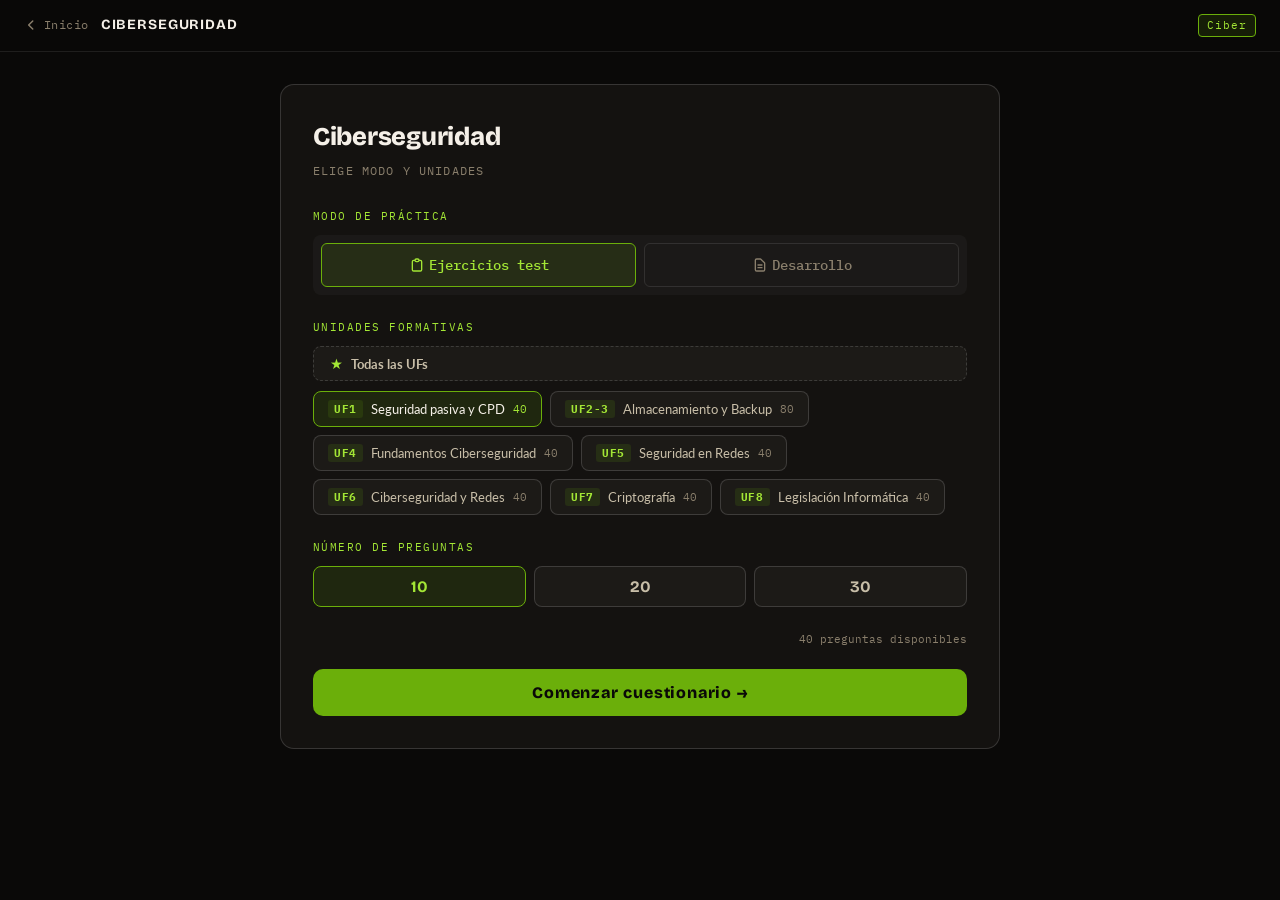
==== commit 8413330f: "fix: update ciber files" ====
--- a/ciberseguridad/index.html
+++ b/ciberseguridad/index.html
@@ -58,6 +58,155 @@
       color: var(--accent-bright);
     }
 
+    /* Estilos para panel Desarrollo */
+    .desarrollo-container {
+      max-width: 900px;
+      margin: 0 auto;
+      padding: 2rem 0;
+    }
+
+    .desarrollo-title {
+      font-family: var(--font-d);
+      font-size: 2rem;
+      font-weight: 800;
+      margin-bottom: 0.5rem;
+      color: var(--text);
+    }
+
+    .desarrollo-intro {
+      font-size: 1rem;
+      color: var(--muted);
+      line-height: 1.65;
+      margin-bottom: 2.5rem;
+    }
+
+    .question-block {
+      background: var(--surface);
+      border-left: 4px solid var(--accent);
+      border-radius: 0.5rem;
+      padding: 1.5rem;
+      margin-bottom: 2rem;
+    }
+
+    .question-block-title {
+      color: var(--accent-bright);
+      font-size: 1.3rem;
+      margin-bottom: 1.25rem;
+      font-weight: 600;
+      font-family: var(--font-d);
+    }
+
+    .qa-item {
+      margin-bottom: 1.75rem;
+      padding-bottom: 1.75rem;
+      border-bottom: 1px solid rgba(255, 255, 255, 0.08);
+    }
+
+    .qa-item:last-child {
+      border-bottom: none;
+      padding-bottom: 0;
+    }
+
+    .question {
+      color: var(--text);
+      font-size: 1.1rem;
+      margin-bottom: 0.75rem;
+      font-weight: 600;
+      font-family: var(--font-s);
+    }
+
+    .answer {
+      color: var(--text-2);
+      line-height: 1.7;
+      font-size: 0.95rem;
+    }
+
+    .answer p {
+      margin-bottom: 0.75rem;
+    }
+
+    .answer ul,
+    .answer ol {
+      margin-left: 1.25rem;
+      margin-bottom: 0.75rem;
+    }
+
+    .answer li {
+      margin-bottom: 0.375rem;
+    }
+
+    .code-example {
+      background: rgba(0, 0, 0, 0.4);
+      border: 1px solid rgba(255, 255, 255, 0.1);
+      border-radius: 0.375rem;
+      padding: 0.75rem 1rem;
+      margin: 0.75rem 0;
+      font-family: var(--font-m);
+    }
+
+    .code-example code {
+      color: var(--accent-bright);
+      font-size: 0.9rem;
+    }
+
+    .highlight {
+      background: var(--accent-bg);
+      border-left: 3px solid var(--accent);
+      padding: 0.75rem;
+      margin: 0.75rem 0;
+      border-radius: 0.25rem;
+      font-weight: 500;
+    }
+
+    .note {
+      background: rgba(59, 130, 246, 0.1);
+      border-left: 3px solid #3b82f6;
+      padding: 0.75rem;
+      margin: 0.75rem 0;
+      border-radius: 0.25rem;
+      font-style: italic;
+    }
+
+    .warning {
+      background: rgba(239, 68, 68, 0.1);
+      border-left: 3px solid #ef4444;
+      padding: 0.75rem;
+      margin: 0.75rem 0;
+      border-radius: 0.25rem;
+      font-weight: 500;
+    }
+
+    .comparison-table {
+      width: 100%;
+      border-collapse: collapse;
+      margin: 1rem 0;
+      font-size: 0.9rem;
+    }
+
+    .comparison-table th,
+    .comparison-table td {
+      padding: 0.75rem;
+      text-align: left;
+      border-bottom: 1px solid rgba(255, 255, 255, 0.1);
+    }
+
+    .comparison-table th {
+      background: var(--accent-bg);
+      color: var(--accent-bright);
+      font-weight: 600;
+      font-family: var(--font-m);
+      font-size: 0.8rem;
+    }
+
+    .checklist {
+      list-style: none;
+      margin-left: 0 !important;
+    }
+
+    .checklist li {
+      padding: 0.5rem 0;
+      font-weight: 500;
+    }
   </style>
 </head>
 
@@ -88,8 +237,15 @@
             </svg>
             Ejercicios test
           </button>
-        </div>
-<!-- SELECTOR DE UFs (solo visible en modo test) -->
+          <button class="btn-mode" data-mode="desarrollo">
+            <svg width="16" height="16" fill="none" viewBox="0 0 24 24" stroke="currentColor" stroke-width="2">
+              <path stroke-linecap="round" stroke-linejoin="round"
+                d="M9 12h6m-6 4h6m2 5H7a2 2 0 01-2-2V5a2 2 0 012-2h5.586a1 1 0 01.707.293l5.414 5.414a1 1 0 01.293.707V19a2 2 0 01-2 2z" />
+            </svg>
+            Desarrollo
+          </button>
+        </div>
+        <!-- SELECTOR DE UFs (solo visible en modo test) -->
         <div id="uf-section">
           <p class="section-label">Unidades formativas</p>
           <button class="btn-todo" id="btn-todo">
@@ -127,6 +283,377 @@
         </div>
       </div>
     </div>
+    <!-- PANEL DESARROLLO -->
+    <div id="panel-desarrollo" style="display: none;">
+      <div class="desarrollo-container">
+        <h2 class="desarrollo-title">Desarrollo - Preguntas y Respuestas</h2>
+        <p class="desarrollo-intro">Explicaciones detalladas de los conceptos clave vistos en clase sobre seguridad
+          informática, copias de seguridad, cifrado, análisis de red y protección de datos.</p>
+
+        <!-- BLOQUE 1: COPIAS DE SEGURIDAD -->
+        <div class="question-block">
+          <h3 class="question-block-title">Copias de Seguridad y Estrategias</h3>
+
+          <div class="qa-item">
+            <h4 class="question">¿Qué es la rotación GFS y por qué hacer el 3-2-1?</h4>
+            <div class="answer">
+              <p>La <strong>rotación GFS (Grandfather-Father-Son)</strong> es una estrategia de planificación de backups
+                en tres niveles:</p>
+              <ul>
+                <li><strong>Hijo (Son):</strong> Copias diarias incrementales para recuperar lo más reciente rápidamente
+                </li>
+                <li><strong>Padre (Father):</strong> Copias semanales completas o diferenciales como punto intermedio
+                </li>
+                <li><strong>Abuelo (Grandfather):</strong> Copias mensuales completas para conservación a largo plazo
+                </li>
+              </ul>
+              <p>Se combina con la <strong>regla 3-2-1</strong> porque esta garantiza que aunque falle un soporte, una
+                ubicación o un tipo de medio, siempre tengas otra copia disponible:</p>
+              <ul>
+                <li><strong>3</strong> copias de los datos</li>
+                <li><strong>2</strong> tipos de medios diferentes</li>
+                <li><strong>1</strong> copia offsite (fuera de la ubicación principal)</li>
+              </ul>
+              <p class="highlight">No es redundancia por capricho: es la mínima garantía ante ransomware, fallo de disco
+                o desastre físico.</p>
+            </div>
+          </div>
+
+          <div class="qa-item">
+            <h4 class="question">Explica rsync y qué hace</h4>
+            <div class="answer">
+              <p><strong>rsync</strong> es una herramienta de Linux que sincroniza archivos y directorios de forma
+                incremental, es decir, solo copia lo que ha cambiado desde la última vez.</p>
+              <div class="code-example">
+                <code>sudo rsync -av --delete $HOME/prueba /mnt/backup/</code>
+              </div>
+              <p><strong>Opciones principales:</strong></p>
+              <ul>
+                <li><code>-a</code> (archive): Mantiene permisos, fechas y estructura</li>
+                <li><code>-v</code> (verbose): Muestra lo que hace en tiempo real</li>
+                <li><code>--delete</code>: Elimina del destino los archivos que ya no existen en el origen</li>
+              </ul>
+              <p class="note">Si borras un fichero en origen y vuelves a lanzar rsync, ese fichero desaparece también
+                del backup, convirtiéndolo en un espejo actualizado.</p>
+              <p><strong>Uso en WSL:</strong> En Windows con WSL (Windows Subsystem for Linux) podemos usar rsync para
+                hacer copias de seguridad desde la consola de Linux sin necesidad de instalar aplicaciones adicionales.
+              </p>
+            </div>
+          </div>
+        </div>
+
+        <!-- BLOQUE 2: CIFRADO Y PROTECCIÓN -->
+        <div class="question-block">
+          <h3 class="question-block-title">Cifrado y Protección de Datos</h3>
+
+          <div class="qa-item">
+            <h4 class="question">¿Qué utilizarías para proteger una unidad externa? ¿Qué ofrece BitLocker?</h4>
+            <div class="answer">
+              <p>Para una unidad externa usaría <strong>BitLocker</strong> (en Windows) o <strong>VeraCrypt</strong>
+                (multiplataforma).</p>
+              <p><strong>BitLocker</strong> cifra toda la unidad con AES, de forma que si alguien roba o encuentra el
+                dispositivo, no puede acceder a los datos sin la contraseña o la clave de recuperación.</p>
+              <p><strong>Requisitos:</strong></p>
+              <ul>
+                <li>Sistema de ficheros NTFS</li>
+                <li>Windows Pro, Enterprise o Education (no disponible en Home)</li>
+              </ul>
+              <p><strong>Lo que ofrece:</strong> Confidencialidad total del contenido en reposo. Aunque conecten la
+                unidad a otro equipo, ven solo datos cifrados ilegibles.</p>
+              <p class="highlight">Proceso visto en clase: Partición de disco y cifrado con BitLocker para proteger
+                información sensible en unidades externas.</p>
+            </div>
+          </div>
+
+          <div class="qa-item">
+            <h4 class="question">¿Qué es el cifrado Playfair y cómo funciona?</h4>
+            <div class="answer">
+              <p><strong>Playfair</strong> es un cifrado de sustitución polialfabético que trabaja con pares de letras
+                (digramas) en lugar de letras individuales.</p>
+              <p><strong>Proceso de cifrado:</strong></p>
+              <ol>
+                <li>Se crea una matriz 5x5 con una palabra clave y el resto del alfabeto (I/J comparten casilla)</li>
+                <li>El mensaje se divide en pares de letras</li>
+                <li>Se aplican reglas según la posición de cada par en la matriz:
+                  <ul>
+                    <li>Misma fila → desplazar a la derecha</li>
+                    <li>Misma columna → desplazar hacia abajo</li>
+                    <li>Forman rectángulo → intercambiar por las esquinas opuestas</li>
+                  </ul>
+                </li>
+              </ol>
+              <p class="note">Es más seguro que el cifrado César porque trabaja con pares de letras, dificultando el
+                análisis de frecuencias.</p>
+            </div>
+          </div>
+        </div>
+
+        <!-- BLOQUE 3: INTEGRIDAD Y HASH -->
+        <div class="question-block">
+          <h3 class="question-block-title">Integridad de Archivos</h3>
+
+          <div class="qa-item">
+            <h4 class="question">¿En qué casos se utiliza el hash?</h4>
+            <div class="answer">
+              <p>El hash se usa siempre que necesitas <strong>verificar que un archivo no ha sido modificado</strong>,
+                sin necesidad de leerlo entero.</p>
+              <p><strong>Casos concretos:</strong></p>
+              <ul>
+                <li><strong>Comprobar integridad de descargas:</strong> El proveedor publica el hash SHA-256 del archivo
+                  y tú lo compruebas con <code>Get-FileHash</code></li>
+                <li><strong>Auditoría forense:</strong> Registrar el hash de una evidencia para demostrar que no fue
+                  alterada</li>
+                <li><strong>Verificar ejecutables legítimos:</strong> Comparar el hash del archivo descargado con el
+                  oficial</li>
+                <li><strong>Detectar cambios en ficheros de sistema:</strong> Sistemas de detección de intrusos (IDS)
+                </li>
+              </ul>
+              <div class="code-example">
+                <code>Get-FileHash archivo.exe -Algorithm SHA256</code>
+              </div>
+              <p class="highlight">Si recibes un archivo con código hash X y el oficial tiene código Y, cuidado: ha sido
+                modificado.</p>
+            </div>
+          </div>
+
+          <div class="qa-item">
+            <h4 class="question">¿Podemos entender el hash como cifrado?</h4>
+            <div class="answer">
+              <p><strong>No.</strong> Son cosas completamente distintas:</p>
+              <table class="comparison-table">
+                <thead>
+                  <tr>
+                    <th>Aspecto</th>
+                    <th>Cifrado</th>
+                    <th>Hash</th>
+                  </tr>
+                </thead>
+                <tbody>
+                  <tr>
+                    <td>Reversibilidad</td>
+                    <td>✓ Reversible con la clave</td>
+                    <td>✗ Unidireccional (irreversible)</td>
+                  </tr>
+                  <tr>
+                    <td>Propósito</td>
+                    <td>Proteger contenido (confidencialidad)</td>
+                    <td>Certificar integridad</td>
+                  </tr>
+                  <tr>
+                    <td>Salida</td>
+                    <td>Variable según entrada</td>
+                    <td>Longitud fija</td>
+                  </tr>
+                  <tr>
+                    <td>Analogía</td>
+                    <td>Guardar un secreto en una caja fuerte</td>
+                    <td>Tomar una huella dactilar</td>
+                  </tr>
+                </tbody>
+              </table>
+              <p class="highlight">A partir del hash nunca puedes obtener el archivo original. El hash no protege el
+                contenido, solo certifica su integridad.</p>
+            </div>
+          </div>
+        </div>
+
+        <!-- BLOQUE 4: ANÁLISIS DE RED -->
+        <div class="question-block">
+          <h3 class="question-block-title">Análisis y Monitorización de Red</h3>
+
+          <div class="qa-item">
+            <h4 class="question">Sniffer: resultado de un Wireshark</h4>
+            <div class="answer">
+              <p>Un <strong>sniffer</strong> captura todos los paquetes que circulan por la red. En
+                <strong>Wireshark</strong> ves en tiempo real:
+              </p>
+              <ul>
+                <li>Protocolo usado (HTTP, HTTPS, DNS, TCP, UDP...)</li>
+                <li>IP origen y destino</li>
+                <li>Puerto origen y destino</li>
+                <li>Contenido del paquete (si no está cifrado)</li>
+              </ul>
+              <p><strong>Usos legítimos:</strong></p>
+              <ul>
+                <li>Diagnosticar problemas de red</li>
+                <li>Analizar rendimiento</li>
+                <li>Detectar intrusiones</li>
+                <li>Validar configuraciones de seguridad</li>
+              </ul>
+              <p class="warning">También es la herramienta que usaría un atacante en una red WiFi abierta para capturar
+                credenciales.</p>
+              <p><strong>Contramedida:</strong> El cifrado. Si el tráfico va por HTTPS o VPN, Wireshark lo ve pero no
+                puede leerlo.</p>
+            </div>
+          </div>
+
+          <div class="qa-item">
+            <h4 class="question">¿Qué protocolo de seguridad debe tener mi red WiFi en casa?</h4>
+            <div class="answer">
+              <p>El protocolo recomendado es <strong>WPA3</strong> (Wi-Fi Protected Access 3), el estándar más moderno y
+                seguro.</p>
+              <p><strong>Evolución de protocolos:</strong></p>
+              <ul>
+                <li><strong>WEP:</strong> Obsoleto, inseguro, rompible en minutos</li>
+                <li><strong>WPA:</strong> Mejorado pero con vulnerabilidades conocidas</li>
+                <li><strong>WPA2:</strong> Estándar actual, seguro con configuración adecuada</li>
+                <li><strong>WPA3:</strong> Más seguro, protege contra ataques de fuerza bruta, cifrado individualizado
+                </li>
+              </ul>
+              <p class="note">Problema común: Es posible que tu proveedor de internet no ofrezca WPA3 por defecto. En
+                ese caso, debes contactar con tu ISP para solicitarlo o actualizar el firmware del router.</p>
+              <p><strong>Mínimo aceptable:</strong> WPA2 con contraseña fuerte (12+ caracteres, mezcla de mayúsculas,
+                minúsculas, números y símbolos).</p>
+            </div>
+          </div>
+        </div>
+
+        <!-- BLOQUE 5: FIREWALL Y REGLAS -->
+        <div class="question-block">
+          <h3 class="question-block-title">Firewall y Control de Acceso</h3>
+
+          <div class="qa-item">
+            <h4 class="question">¿Por qué esta conexión se produce y esta otra no? Reglas de entrada del firewall</h4>
+            <div class="answer">
+              <p>El firewall aplica las reglas <strong>en orden</strong> y actúa según la primera que coincide.</p>
+              <p><strong>Una conexión se permite si existe una regla de entrada que coincide con:</strong></p>
+              <ul>
+                <li>Protocolo (TCP/UDP)</li>
+                <li>Puerto de destino</li>
+                <li>IP origen</li>
+                <li>Perfil de red activo (público, privado, dominio)</li>
+              </ul>
+              <p class="highlight">Si no hay ninguna regla que la permita, la política por defecto es
+                <strong>denegar</strong>.
+              </p>
+              <p>Por eso ves conexiones que pasan y otras que se bloquean: unas tienen regla explícita de permiso y
+                otras no.</p>
+            </div>
+          </div>
+
+          <div class="qa-item">
+            <h4 class="question">¿Qué harías para que se permitiera una conexión?</h4>
+            <div class="answer">
+              <p><strong>En Windows Defender Firewall:</strong></p>
+              <ol>
+                <li>Ir a <strong>Firewall de Windows Defender con seguridad avanzada</strong></li>
+                <li>Seleccionar <strong>Reglas de entrada</strong></li>
+                <li>Hacer clic en <strong>Nueva regla...</strong></li>
+                <li>Seleccionar el tipo (programa, puerto o personalizada)</li>
+                <li>Definir protocolo y puerto (ej. TCP 8080)</li>
+                <li>Elegir <strong>"Permitir la conexión"</strong></li>
+                <li>Aplicar al perfil correspondiente (privado, dominio o público)</li>
+              </ol>
+              <p><strong>En Linux con nftables:</strong></p>
+              <div class="code-example">
+                <code>nft add rule inet filter input tcp dport 8080 accept</code>
+              </div>
+              <p class="note">Revisa regularmente las reglas activas del firewall para asegurarte de que no hay puertos
+                innecesarios abiertos.</p>
+            </div>
+          </div>
+        </div>
+
+        <!-- BLOQUE 6: PROXIES Y SEGURIDAD -->
+        <div class="question-block">
+          <h3 class="question-block-title">Proxies y Privacidad</h3>
+
+          <div class="qa-item">
+            <h4 class="question">Proxies: ¿para qué sirven?</h4>
+            <div class="answer">
+              <p>Un <strong>proxy</strong> es un intermediario entre el cliente y el servidor.</p>
+              <p><strong>Usos principales:</strong></p>
+              <ul>
+                <li><strong>Filtrar contenido:</strong> Bloquear webs no permitidas en una empresa o centro educativo
+                </li>
+                <li><strong>Cachear respuestas:</strong> Guardar contenido frecuente para ahorrar ancho de banda</li>
+                <li><strong>Registrar actividad:</strong> Monitorizar qué sitios visitan los usuarios</li>
+                <li><strong>Ocultar IP real:</strong> Proporcionar anonimato al cliente</li>
+              </ul>
+              <p><strong>Proxy inverso (Reverse Proxy):</strong></p>
+              <ul>
+                <li>Protege los servidores internos</li>
+                <li>Balancea la carga entre varios servidores</li>
+                <li>Oculta la arquitectura interna de la organización al exterior</li>
+              </ul>
+              <p class="note"><strong>Squid</strong> es el proxy más usado en entornos corporativos.</p>
+            </div>
+          </div>
+        </div>
+
+        <!-- BLOQUE 7: SEGURIDAD PREVENTIVA -->
+        <div class="question-block">
+          <h3 class="question-block-title">Seguridad Preventiva</h3>
+
+          <div class="qa-item">
+            <h4 class="question">¿Cómo saber si mi email ha sido comprometido?</h4>
+            <div class="answer">
+              <p>Puedes verificar si tu dirección de correo ha aparecido en alguna filtración de datos usando servicios
+                especializados.</p>
+              <p><strong>Herramientas recomendadas:</strong></p>
+              <ul>
+                <li><strong>Have I Been Pwned</strong> (haveibeenpwned.com): Base de datos de brechas de seguridad</li>
+                <li><strong>INCIBE</strong> (incibe.es): Instituto Nacional de Ciberseguridad, ofrece información sobre
+                  riesgos y amenazas</li>
+              </ul>
+              <p><strong>Si tu email ha sido comprometido:</strong></p>
+              <ol>
+                <li>Cambia inmediatamente la contraseña</li>
+                <li>Activa la autenticación en dos factores (2FA)</li>
+                <li>Revisa la actividad reciente de la cuenta</li>
+                <li>Cambia contraseñas de otros servicios si usabas la misma</li>
+              </ol>
+              <p class="warning">Nunca reutilices contraseñas entre servicios diferentes.</p>
+            </div>
+          </div>
+
+          <div class="qa-item">
+            <h4 class="question">¿Qué es INCIBE y qué recursos ofrece?</h4>
+            <div class="answer">
+              <p><strong>INCIBE</strong> (Instituto Nacional de Ciberseguridad) es el organismo español de referencia
+                para la ciberseguridad.</p>
+              <p><strong>Recursos principales:</strong></p>
+              <ul>
+                <li><strong>Avisos de seguridad:</strong> Alertas sobre vulnerabilidades y amenazas actuales</li>
+                <li><strong>Herramientas gratuitas:</strong> Para análisis de malware, verificación de URLs sospechosas
+                </li>
+                <li><strong>Formación:</strong> Cursos y guías de buenas prácticas</li>
+                <li><strong>Línea de ayuda:</strong> Atención a incidentes de ciberseguridad</li>
+                <li><strong>OSI (Oficina de Seguridad del Internauta):</strong> Consejos para usuarios y empresas</li>
+              </ul>
+              <p class="highlight">Es recomendable consultar INCIBE periódicamente para estar al día de las amenazas
+                emergentes.</p>
+            </div>
+          </div>
+        </div>
+
+        <!-- BLOQUE 8: BUENAS PRÁCTICAS -->
+        <div class="question-block">
+          <h3 class="question-block-title">Buenas Prácticas de Seguridad</h3>
+
+          <div class="qa-item">
+            <h4 class="question">Checklist de seguridad básica</h4>
+            <div class="answer">
+              <ul class="checklist">
+                <li>✓ Mantener el sistema operativo y aplicaciones actualizadas</li>
+                <li>✓ Usar antivirus/antimalware actualizado</li>
+                <li>✓ Configurar firewall correctamente</li>
+                <li>✓ Usar contraseñas fuertes y únicas para cada servicio</li>
+                <li>✓ Activar autenticación en dos factores (2FA) siempre que sea posible</li>
+                <li>✓ Realizar copias de seguridad regularmente (regla 3-2-1)</li>
+                <li>✓ Cifrar datos sensibles (BitLocker, VeraCrypt)</li>
+                <li>✓ Usar protocolos seguros (HTTPS, WPA3, VPN)</li>
+                <li>✓ No abrir adjuntos ni enlaces de remitentes desconocidos</li>
+                <li>✓ Verificar hash de archivos descargados cuando sea posible</li>
+                <li>✓ Revisar permisos de aplicaciones instaladas</li>
+                <li>✓ Cerrar sesiones en equipos compartidos</li>
+              </ul>
+            </div>
+          </div>
+        </div>
+
+      </div>
+    </div>
     <div id="panel-quiz">
       <div class="quiz-meta">
         <span class="quiz-counter" id="quiz-counter">Pregunta 1 de 10</span>
@@ -187,7 +714,7 @@
     </div>
   </main>
   <script src="ciberseguridad_preguntas.js"></script>
-    <script>
+  <script>
     document.addEventListener('DOMContentLoaded', () => {
       // Contar preguntas de test por UF
       Object.keys(BANCO).forEach(uf => {
@@ -202,6 +729,9 @@
       const temarioSection = document.getElementById('temario-section');
       const quizControls = document.getElementById('quiz-controls');
 
+      const panelDesarrollo = document.getElementById('panel-desarrollo');
+      const panelConfig = document.getElementById('panel-config');
+
       btnsModo.forEach(btn => {
         btn.addEventListener('click', () => {
           btnsModo.forEach(b => b.classList.remove('active'));
@@ -209,14 +739,16 @@
           const modo = btn.dataset.mode;
 
           // Mostrar/ocultar secciones según el modo
-          if (modo === 'temario') {
+          if (modo === 'desarrollo') {
             ufSection.style.display = 'none';
-            temarioSection.classList.add('visible');
             quizControls.style.display = 'none';
+            panelDesarrollo.style.display = 'block';
+            panelConfig.style.display = 'none';
           } else {
             ufSection.style.display = 'block';
-            temarioSection.classList.remove('visible');
             quizControls.style.display = 'block';
+            panelDesarrollo.style.display = 'none';
+            panelConfig.style.display = 'flex';
           }
         });
       });
